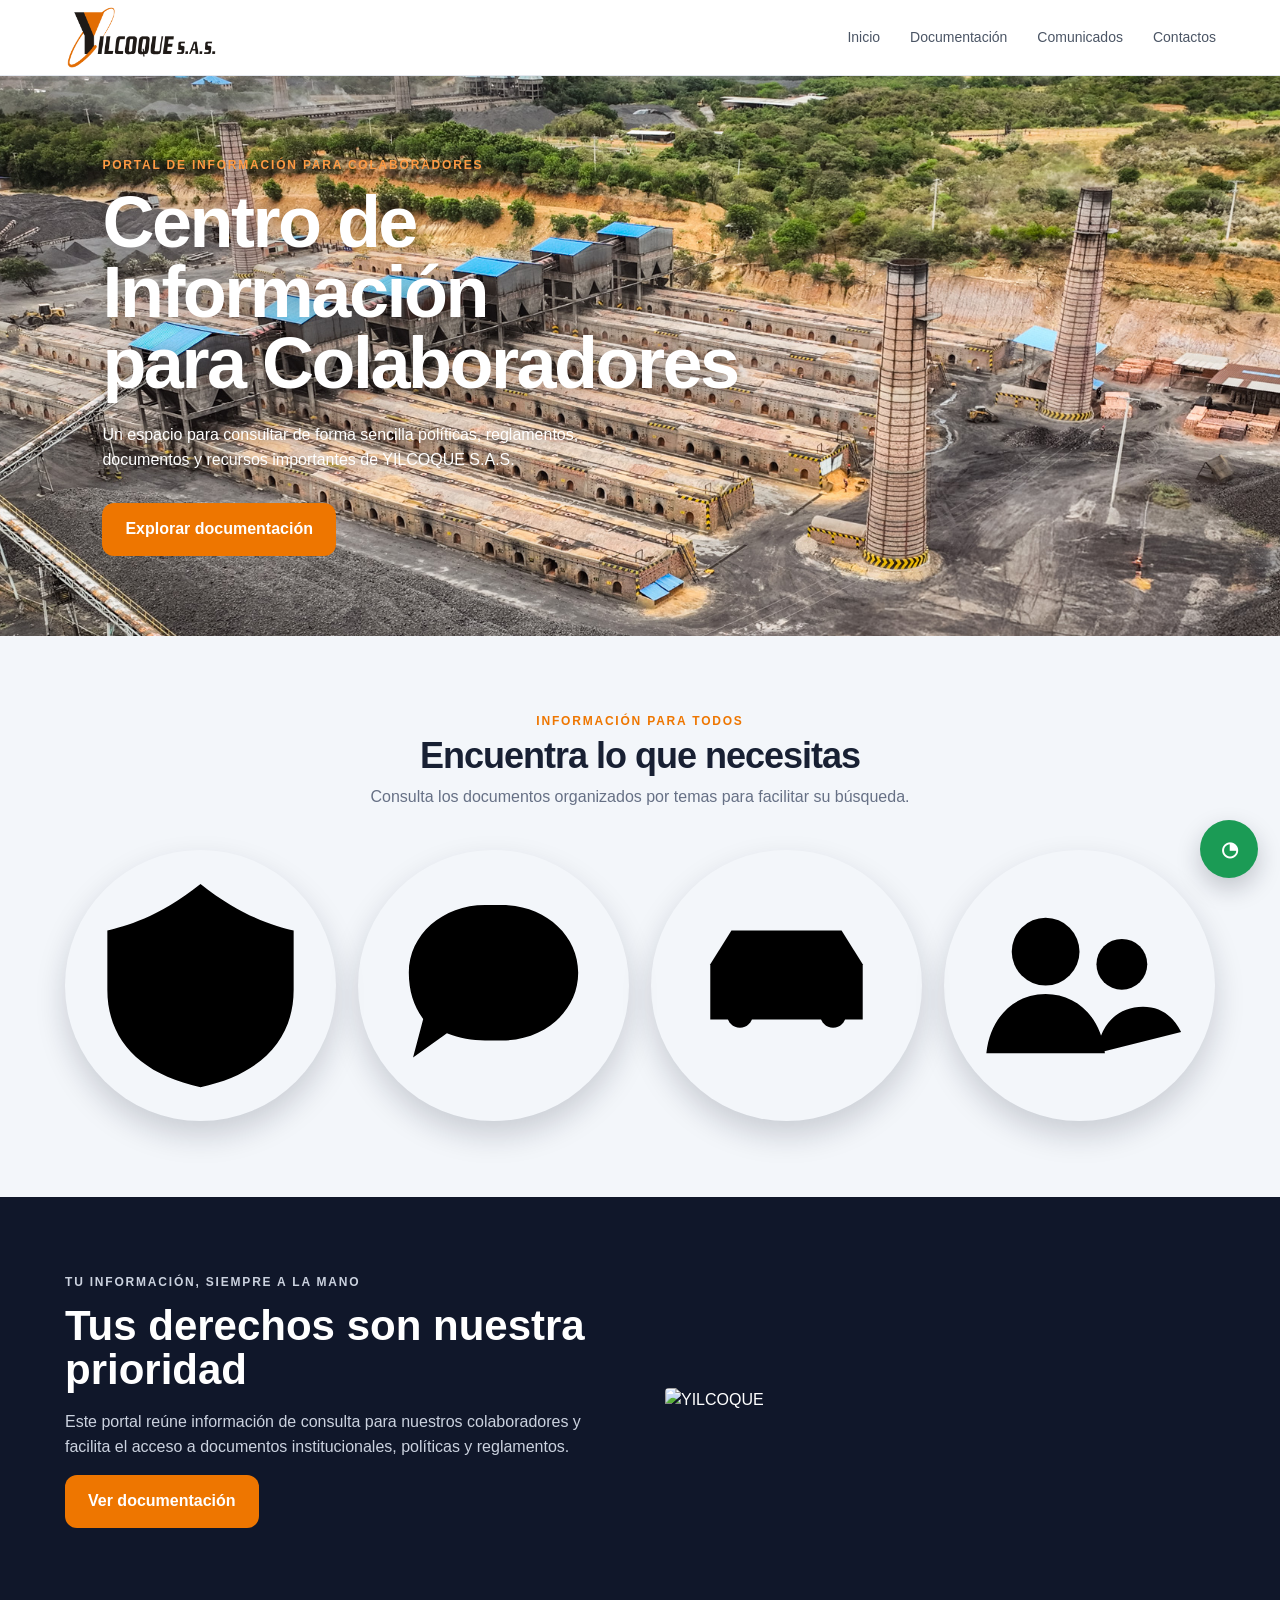
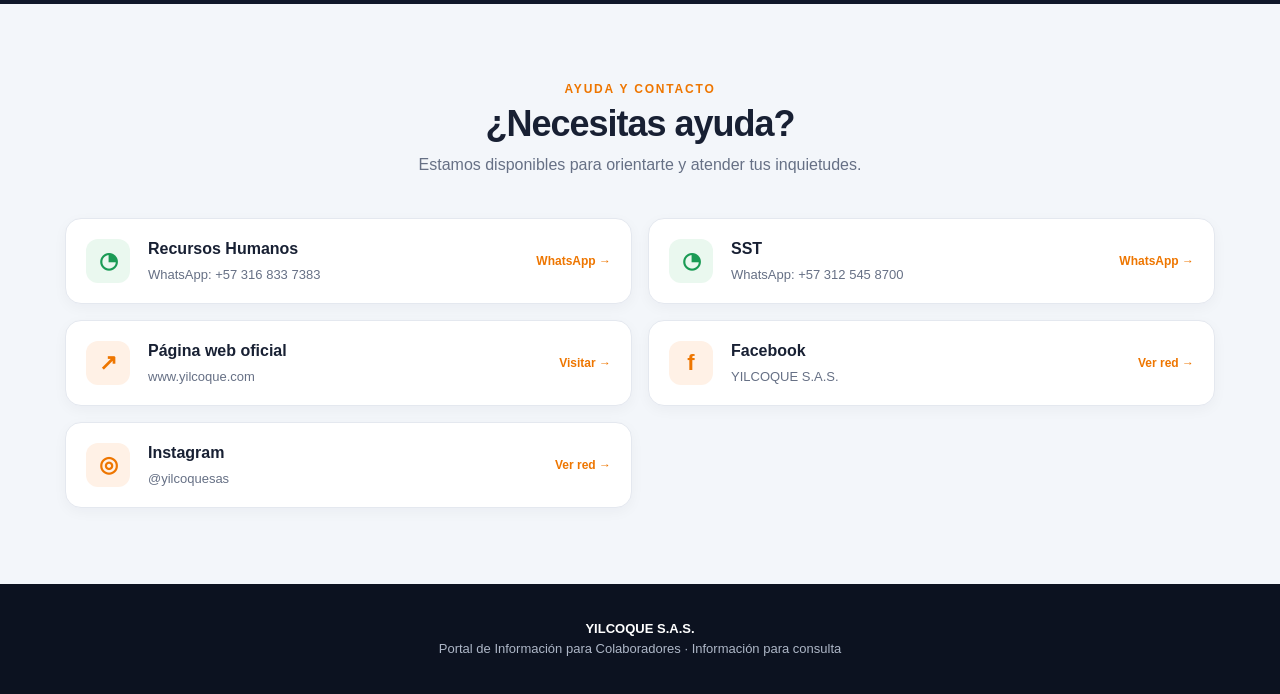
==== index.html @ ccf63ced "Add files via upload" ====
<!DOCTYPE html>
<html lang="es">
<head>
<meta charset="UTF-8"><meta name="viewport" content="width=device-width, initial-scale=1.0">
<meta name="description" content="Portal de información para colaboradores de YILCOQUE S.A.S.">
<title>YILCOQUE S.A.S. | Portal para Colaboradores</title>
<link rel="stylesheet" href="styles.css">
</head>
<body>

<header class="topbar">
  <a class="brand" href="index.html" aria-label="YILCOQUE S.A.S. Inicio">
    <img src="assets/logo-yilcoque.png" alt="YILCOQUE S.A.S.">
  </a>
  <nav class="nav" id="mainNav">
    <a href="index.html">Inicio</a>
    <a href="documentacion.html">Documentación</a>
    <a href="index.html#comunicados">Comunicados</a>
    <a href="index.html#contactos">Contactos</a>
  </nav>
  <button class="menu-btn" id="menuBtn" aria-label="Abrir menú">☰</button>
</header>

<main>
<section class="hero" id="inicio">
  <div class="hero-content">
    <p class="eyebrow">PORTAL DE INFORMACIÓN PARA COLABORADORES</p>
    <h1 id="heroTitle">Centro de Información<br>para Colaboradores</h1>
    <p class="hero-text">Un espacio para consultar de forma sencilla políticas, reglamentos, documentos y recursos importantes de YILCOQUE S.A.S.</p>
    <a class="btn btn-primary" href="documentacion.html">Explorar documentación</a>
  </div>
  <div class="hero-art" aria-hidden="true"><div class="sun"></div><div class="mountain m1"></div><div class="mountain m2"></div><div class="ground"></div></div>
</section>

<section class="section section-light">
 <div class="container">
  <div class="section-heading center">
   <p class="eyebrow dark">INFORMACIÓN PARA TODOS</p>
   <h2>Encuentra lo que necesitas</h2>
   <p>Consulta los documentos organizados por temas para facilitar su búsqueda.</p>
  </div>
  <div class="category-grid">
   <a class="category-card" href="seguridad-salud.html"><span class="icon svg-icon"><svg viewBox="0 0 64 64"><path d="M32 8c10 8 18 10 22 11v14c0 12-8 20-22 23C18 53 10 45 10 33V19c4-1 12-3 22-11Z"/><path d="M32 20v20M22 30h20"/></svg></span><strong>Seguridad y<br>Salud</strong><small>4 documentos</small></a>
   <a class="category-card" href="convivencia-respeto.html"><span class="icon svg-icon"><svg viewBox="0 0 64 64"><path d="M12 29c0-9 8-16 18-16h4c10 0 18 7 18 16s-8 16-18 16h-4c-3 0-6-.5-9-1.7L13 49l2.4-9.1C13.2 37 12 33.3 12 29Z"/><path d="M23 28h18M23 35h12"/></svg></span><strong>Convivencia<br>y Respeto</strong><small>3 documentos</small></a>
   <a class="category-card" href="seguridad-vial.html"><span class="icon svg-icon"><svg viewBox="0 0 64 64"><path d="M14 40V27l5-8h26l5 8v13"/><path d="M14 29h36M20 40v5M44 40v5M18 35h8M38 35h8"/><circle cx="21" cy="39" r="3"/><circle cx="43" cy="39" r="3"/></svg></span><strong>Seguridad<br>Vial</strong><small>1 documentos</small></a>
   <a class="category-card" href="relaciones-laborales.html"><span class="icon svg-icon"><svg viewBox="0 0 64 64"><circle cx="24" cy="24" r="8"/><circle cx="42" cy="27" r="6"/><path d="M10 48c1-9 7-14 14-14s13 5 14 14M36 48c1-7 5-11 11-11 4 0 7 2 9 6"/></svg></span><strong>Relaciones<br>Laborales</strong><small>1 documentos</small></a>
  </div>
 </div>
</section>

<section class="section section-dark" id="comunicados">
 <div class="container info-split">
  <div>
   <p class="eyebrow">TU INFORMACIÓN, SIEMPRE A LA MANO</p>
   <h2>Tus derechos son nuestra prioridad</h2>
   <p>Este portal reúne información de consulta para nuestros colaboradores y facilita el acceso a documentos institucionales, políticas y reglamentos.</p>
   <a class="btn btn-primary" href="documentacion.html">Ver documentación</a>
  </div>
  <img src="assets/imagen-corporativa.svg" alt="YILCOQUE">
 </div>
</section>

<section class="section section-light" id="contactos">
 <div class="container">
  <div class="section-heading center">
   <p class="eyebrow dark">AYUDA Y CONTACTO</p>
   <h2>¿Necesitas ayuda?</h2>
   <p>Estamos disponibles para orientarte y atender tus inquietudes.</p>
  </div>
  <div class="help-grid">
   <a class="help-card" href="https://wa.me/573168337383" target="_blank" rel="noopener">
    <div class="help-icon whatsapp">◔</div>
    <div><strong>Recursos Humanos</strong><span>WhatsApp: +57 316 833 7383</span></div><b>WhatsApp →</b>
   </a>
   <a class="help-card" href="https://wa.me/573125458700" target="_blank" rel="noopener">
    <div class="help-icon whatsapp">◔</div>
    <div><strong>SST</strong><span>WhatsApp: +57 312 545 8700</span></div><b>WhatsApp →</b>
   </a>
   <a class="help-card" href="https://www.yilcoque.com" target="_blank" rel="noopener">
    <div class="help-icon">↗</div>
    <div><strong>Página web oficial</strong><span>www.yilcoque.com</span></div><b>Visitar →</b>
   </a>
   <a class="help-card" href="https://www.facebook.com/yilcoque/photos/" target="_blank" rel="noopener">
    <div class="help-icon">f</div>
    <div><strong>Facebook</strong><span>YILCOQUE S.A.S.</span></div><b>Ver red →</b>
   </a>
   <a class="help-card" href="https://www.instagram.com/yilcoquesas/" target="_blank" rel="noopener">
    <div class="help-icon">◎</div>
    <div><strong>Instagram</strong><span>@yilcoquesas</span></div><b>Ver red →</b>
   </a>
  </div>
 </div>
</section>
</main>

<footer>
  <strong>YILCOQUE S.A.S.</strong><br>
  Portal de Información para Colaboradores · Información para consulta
</footer>

<script src="script.js"></script>
<a class="floating-wa" href="https://wa.me/573168337383" target="_blank" rel="noopener" aria-label="WhatsApp Recursos Humanos">◔</a>
</body></html>
---- styles.css ----
:root{
  --navy:#10172a;
  --navy2:#171f35;
  --orange:#ee7600;
  --orange2:#f58419;
  --light:#f3f6fa;
  --white:#fff;
  --text:#182033;
  --muted:#667085;
  --line:#e4e8ef;
  --shadow:0 14px 35px rgba(16,23,42,.10);
  --radius:18px;
}

*{
  box-sizing:border-box;
}

html{
  scroll-behavior:smooth;
}

body{
  margin:0;
  font-family:Inter,Arial,Helvetica,sans-serif;
  color:var(--text);
  background:var(--light);
  line-height:1.55;
}

a{
  text-decoration:none;
  color:inherit;
}

button{
  font:inherit;
}


/* =========================================================
   BARRA SUPERIOR
   ========================================================= */

.topbar{
  height:76px;
  background:#fff;
  border-bottom:1px solid var(--line);
  display:flex;
  align-items:center;
  justify-content:space-between;
  padding:0 5%;
  position:sticky;
  top:0;
  z-index:50;
}

.brand img{
  width:155px;
  height:auto;
  display:block;
}

.nav{
  display:flex;
  gap:30px;
  align-items:center;
  font-size:14px;
  color:#4b5565;
}

.nav a:hover{
  color:var(--orange);
}

.menu-btn{
  display:none;
  border:0;
  background:none;
  font-size:25px;
  color:var(--navy);
  cursor:pointer;
}


/* =========================================================
   PORTADA / FONDO PRINCIPAL
   =========================================================

   IMPORTANTE:
   La fotografía debe llamarse EXACTAMENTE:

   assets/fondo-principal.jpg

   Si algún día quieres cambiar la fotografía:
   1. prepara la nueva foto
   2. ponle el nombre fondo-principal.jpg
   3. súbela a la carpeta assets
   4. reemplaza la anterior

   NO necesitas modificar este CSS.
   ========================================================= */

.hero{
  min-height:560px;
  position:relative;
  overflow:hidden;

  background-image:url("assets/fondo-principal.jpg");
  background-position:center;
  background-size:cover;
  background-repeat:no-repeat;

  color:#fff;
  display:flex;
  align-items:center;
}

.hero-overlay{
  position:absolute;
  inset:0;

  /* Capa oscura para que el texto blanco siempre se lea */
  background:
    linear-gradient(
      90deg,
      rgba(5,10,20,.82) 0%,
      rgba(5,10,20,.62) 45%,
      rgba(5,10,20,.28) 100%
    );
}

.hero-content{
  width:min(700px,90%);
  margin-left:8%;
  position:relative;
  z-index:2;
  padding:80px 0;
}

/* El título queda SIEMPRE blanco */
.hero h1,
#heroTitle{
  color:#fff !important;
  font-size:clamp(42px,6vw,72px);
  line-height:.98;
  margin:0 0 25px;
  letter-spacing:-2.5px;
  text-shadow:0 3px 18px rgba(0,0,0,.35);
}

.eyebrow{
  font-size:12px;
  letter-spacing:1.8px;
  font-weight:800;
  margin:0 0 12px;
  color:#ff9b43;
}

.hero-text{
  max-width:560px;
  color:#fff;
  font-size:16px;
  margin-bottom:30px;
  text-shadow:0 2px 8px rgba(0,0,0,.35);
}

.btn{
  display:inline-flex;
  align-items:center;
  justify-content:center;
  padding:14px 23px;
  border-radius:12px;
  font-weight:800;
  border:0;
  cursor:pointer;
}

.btn-primary{
  background:var(--orange);
  color:#fff;
}

.btn-primary:hover{
  background:#d96500;
}


/* =========================================================
   SECCIONES
   ========================================================= */

.section{
  padding:76px 5%;
}

.section-light{
  background:var(--light);
}

.section-dark{
  background:var(--navy);
  color:#fff;
}

.container{
  max-width:1150px;
  margin:auto;
}

.section-heading{
  margin-bottom:40px;
}

.section-heading.center{
  text-align:center;
}

.section-heading h2{
  font-size:36px;
  line-height:1.1;
  margin:5px 0 10px;
  letter-spacing:-1px;
}

.section-heading p{
  color:var(--muted);
  margin:0;
}

.eyebrow.dark{
  color:var(--orange);
}


/* =========================================================
   CATEGORÍAS CON FOTOGRAFÍAS CIRCULARES
   =========================================================

   Las fotos se cambian simplemente reemplazando los archivos:

   1 -> assets/seguridad-salud.jpg
   2 -> assets/convivencia.jpg
   3 -> assets/seguridad-vial.jpg
   4 -> assets/relaciones-laborales.jpg

   NO necesitas modificar el HTML.
   ========================================================= */

.category-grid{
  display:grid;
  grid-template-columns:repeat(4,1fr);
  gap:22px;
  align-items:start;
}

.category-card{
  position:relative;
  width:100%;
  aspect-ratio:1/1;
  border-radius:50%;
  overflow:hidden;
  cursor:pointer;
  color:#fff;
  box-shadow:0 14px 30px rgba(16,23,42,.18);

  transition:
    transform .25s ease,
    box-shadow .25s ease;
}

/* Fotografías */
.category-card .category-photo{
  position:absolute;
  inset:0;
  background-position:center;
  background-size:cover;
  background-repeat:no-repeat;
  transition:transform .4s ease;
}

/* FOTO 1 */
.category-card:nth-child(1) .category-photo{
  background-image:url("assets/seguridad-salud.jpg");
}

/* FOTO 2 */
.category-card:nth-child(2) .category-photo{
  background-image:url("assets/convivencia.jpg");
}

/* FOTO 3 */
.category-card:nth-child(3) .category-photo{
  background-image:url("assets/seguridad-vial.jpg");
}

/* FOTO 4 */
.category-card:nth-child(4) .category-photo{
  background-image:url("assets/relaciones-laborales.jpg");
}

/* Degradado sobre la fotografía */
.category-overlay{
  position:absolute;
  inset:0;
  background:
    linear-gradient(
      to top,
      rgba(5,10,20,.88) 0%,
      rgba(5,10,20,.42) 48%,
      rgba(5,10,20,.08) 100%
    );
}

/* Texto sobre la fotografía */
.category-content{
  position:absolute;
  inset:0;
  z-index:2;

  display:flex;
  flex-direction:column;
  align-items:center;
  justify-content:flex-end;

  text-align:center;
  padding:28px 20px 34px;
}

.category-card strong{
  font-size:18px;
  line-height:1.15;
  text-shadow:0 2px 8px rgba(0,0,0,.5);
}

.category-card small{
  margin-top:7px;
  color:#fff;
  font-size:12px;
  opacity:.92;
}

.category-card:hover{
  transform:translateY(-7px);
  box-shadow:0 20px 40px rgba(16,23,42,.25);
}

.category-card:hover .category-photo{
  transform:scale(1.08);
}


/* =========================================================
   SECCIÓN DERECHOS
   ========================================================= */

.info-split{
  display:grid;
  grid-template-columns:1fr 1fr;
  gap:50px;
  align-items:center;
}

.info-split img{
  width:100%;
  border-radius:4px;
  display:block;
}

.info-split h2{
  font-size:42px;
  line-height:1.05;
  margin:0 0 18px;
  color:#fff;
}

.info-split p{
  color:#cbd2df;
}


/* =========================================================
   AYUDA Y CONTACTOS
   ========================================================= */

.help-grid{
  display:grid;
  grid-template-columns:repeat(2,1fr);
  gap:16px;
}

.help-card{
  background:#fff;
  border:1px solid var(--line);
  border-radius:16px;
  padding:18px 20px;

  display:grid;
  grid-template-columns:48px 1fr auto;
  gap:14px;
  align-items:center;

  box-shadow:0 4px 14px rgba(16,23,42,.04);
  transition:.2s;
}

.help-card:hover{
  transform:translateY(-2px);
  box-shadow:var(--shadow);
  border-color:#d6dce6;
}

.help-card strong{
  display:block;
  font-size:16px;
}

.help-card span{
  display:block;
  color:var(--muted);
  font-size:13px;
  margin-top:3px;
}

.help-card b{
  font-size:12px;
  color:var(--orange);
  white-space:nowrap;
}

.help-icon{
  width:44px;
  height:44px;
  border-radius:12px;

  background:#fff1e6;
  color:var(--orange);

  display:flex;
  align-items:center;
  justify-content:center;

  font-size:22px;
  font-weight:900;
}

.help-icon.whatsapp{
  background:#eaf8ef;
  color:#1b9b55;
}

.help-icon.social{
  background:#f1f3f6;
  color:var(--navy);
}


/* =========================================================
   FOOTER
   ========================================================= */

footer{
  background:#0c1220;
  color:#aeb7c7;
  padding:35px 5%;
  text-align:center;
  font-size:13px;
}

footer strong{
  color:#fff;
}


/* =========================================================
   BOTÓN FLOTANTE WHATSAPP
   ========================================================= */

.floating-wa{
  position:fixed;
  right:22px;
  bottom:22px;

  width:58px;
  height:58px;
  border-radius:50%;

  background:#1b9b55;
  color:#fff;

  display:flex;
  align-items:center;
  justify-content:center;

  font-size:20px;
  font-weight:900;

  box-shadow:0 10px 25px rgba(16,23,42,.22);

  z-index:60;
}

.floating-wa:hover{
  transform:scale(1.05);
}


/* =========================================================
   RESPONSIVE / CELULAR
   ========================================================= */

@media(max-width:900px){

  .category-grid{
    grid-template-columns:repeat(2,1fr);
    max-width:600px;
    margin:auto;
  }

  .info-split{
    grid-template-columns:1fr;
  }

  .hero-content{
    margin-left:5%;
  }
}

@media(max-width:650px){

  .topbar{
    height:68px;
  }

  .brand img{
    width:125px;
  }

  .menu-btn{
    display:block;
  }

  .nav{
    display:none;
    position:absolute;
    top:68px;
    left:0;
    right:0;
    background:white;
    padding:18px 5%;
    flex-direction:column;
    align-items:flex-start;
    border-bottom:1px solid var(--line);
  }

  .nav.open{
    display:flex;
  }

  .hero{
    min-height:540px;
  }

  .hero-content{
    width:90%;
    margin-left:5%;
    padding:60px 0;
  }

  .hero h1,
  #heroTitle{
    font-size:clamp(38px,12vw,54px);
    letter-spacing:-1.8px;
  }

  .category-grid{
    grid-template-columns:1fr 1fr;
    gap:14px;
  }

  .category-card strong{
    font-size:14px;
  }

  .category-content{
    padding:20px 10px 25px;
  }

  .category-card small{
    font-size:10px;
  }

  .help-grid{
    grid-template-columns:1fr;
  }

  .help-card{
    grid-template-columns:44px 1fr;
  }

  .help-card b{
    grid-column:2;
  }

  .section-heading h2{
    font-size:30px;
  }

  .info-split h2{
    font-size:36px;
  }
}
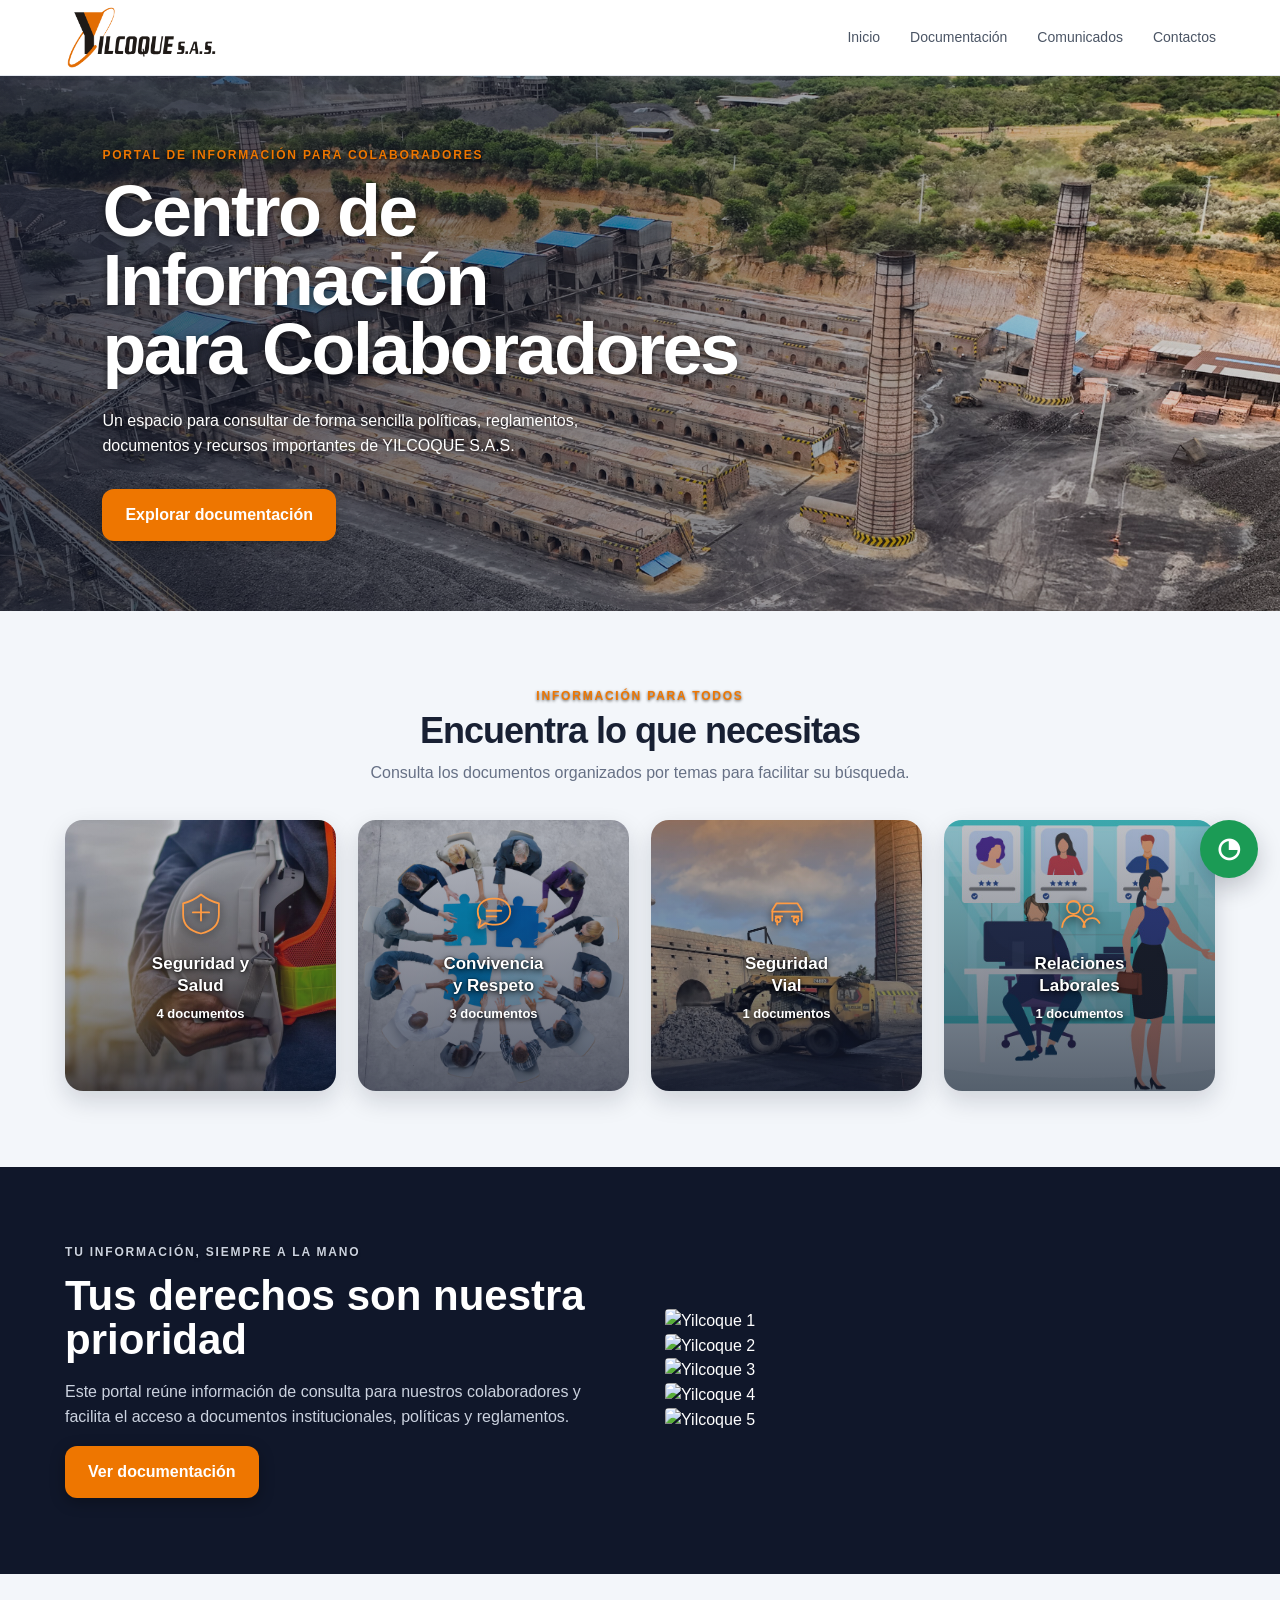
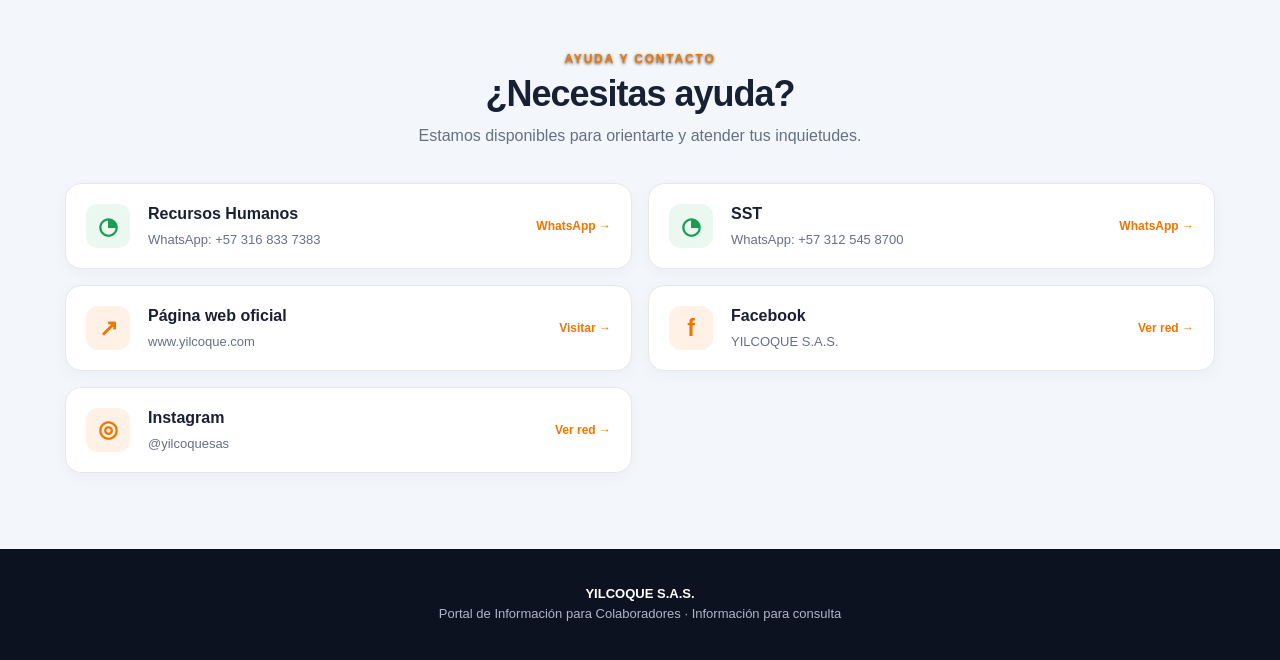
==== commit a77e0f3d: "Update index.html" ====
--- a/index.html
+++ b/index.html
@@ -29,7 +29,6 @@
     <p class="hero-text">Un espacio para consultar de forma sencilla políticas, reglamentos, documentos y recursos importantes de YILCOQUE S.A.S.</p>
     <a class="btn btn-primary" href="documentacion.html">Explorar documentación</a>
   </div>
-  <div class="hero-art" aria-hidden="true"><div class="sun"></div><div class="mountain m1"></div><div class="mountain m2"></div><div class="ground"></div></div>
 </section>
 
 <section class="section section-light">
@@ -56,7 +55,22 @@
    <p>Este portal reúne información de consulta para nuestros colaboradores y facilita el acceso a documentos institucionales, políticas y reglamentos.</p>
    <a class="btn btn-primary" href="documentacion.html">Ver documentación</a>
   </div>
-  <img src="assets/imagen-corporativa.svg" alt="YILCOQUE">
+<div class="slider-container">
+  <div class="slider-track">
+    <img src="assets/1.jpg" alt="Yilcoque 1" class="slide active">
+    <img src="assets/2.jpg" alt="Yilcoque 2" class="slide">
+    <img src="assets/3.jpg" alt="Yilcoque 3" class="slide">
+    <img src="assets/4.jpg" alt="Yilcoque 4" class="slide">
+    <img src="assets/5.jpg" alt="Yilcoque 5" class="slide">
+  </div>
+  <div class="slider-dots">
+    <span class="dot active"></span>
+    <span class="dot"></span>
+    <span class="dot"></span>
+    <span class="dot"></span>
+    <span class="dot"></span>
+  </div>
+</div>
  </div>
 </section>
 
--- a/styles.css
+++ b/styles.css
@@ -1,3 +1,4 @@
+
 :root{
   --navy:#10172a;
   --navy2:#171f35;
@@ -11,602 +12,253 @@
   --shadow:0 14px 35px rgba(16,23,42,.10);
   --radius:18px;
 }
-
-*{
-  box-sizing:border-box;
-}
-
-html{
-  scroll-behavior:smooth;
-}
-
-body{
-  margin:0;
-  font-family:Inter,Arial,Helvetica,sans-serif;
-  color:var(--text);
-  background:var(--light);
-  line-height:1.55;
-}
-
-a{
-  text-decoration:none;
-  color:inherit;
-}
-
-button{
-  font:inherit;
-}
-
-
-/* =========================================================
-   BARRA SUPERIOR
-   ========================================================= */
-
-.topbar{
-  height:76px;
-  background:#fff;
-  border-bottom:1px solid var(--line);
-  display:flex;
-  align-items:center;
-  justify-content:space-between;
-  padding:0 5%;
-  position:sticky;
-  top:0;
-  z-index:50;
-}
-
-.brand img{
-  width:155px;
-  height:auto;
-  display:block;
-}
-
-.nav{
-  display:flex;
-  gap:30px;
-  align-items:center;
-  font-size:14px;
-  color:#4b5565;
-}
-
-.nav a:hover{
-  color:var(--orange);
-}
-
-.menu-btn{
-  display:none;
-  border:0;
-  background:none;
-  font-size:25px;
-  color:var(--navy);
-  cursor:pointer;
-}
-
-
-/* =========================================================
-   PORTADA / FONDO PRINCIPAL
-   =========================================================
-
-   IMPORTANTE:
-   La fotografía debe llamarse EXACTAMENTE:
-
-   assets/fondo-principal.jpg
-
-   Si algún día quieres cambiar la fotografía:
-   1. prepara la nueva foto
-   2. ponle el nombre fondo-principal.jpg
-   3. súbela a la carpeta assets
-   4. reemplaza la anterior
-
-   NO necesitas modificar este CSS.
-   ========================================================= */
-
-.hero{
-  min-height:560px;
-  position:relative;
-  overflow:hidden;
-
-  background-image:url("assets/fondo-principal.jpg");
-  background-position:center;
-  background-size:cover;
-  background-repeat:no-repeat;
-
-  color:#fff;
-  display:flex;
-  align-items:center;
-}
-
-.hero-overlay{
-  position:absolute;
-  inset:0;
-
-  /* Capa oscura para que el texto blanco siempre se lea */
-  background:
-    linear-gradient(
-      90deg,
-      rgba(5,10,20,.82) 0%,
-      rgba(5,10,20,.62) 45%,
-      rgba(5,10,20,.28) 100%
-    );
-}
-
-.hero-content{
-  width:min(700px,90%);
-  margin-left:8%;
-  position:relative;
-  z-index:2;
-  padding:80px 0;
-}
-
-/* El título queda SIEMPRE blanco */
-.hero h1,
-#heroTitle{
-  color:#fff !important;
-  font-size:clamp(42px,6vw,72px);
-  line-height:.98;
-  margin:0 0 25px;
-  letter-spacing:-2.5px;
-  text-shadow:0 3px 18px rgba(0,0,0,.35);
-}
-
-.eyebrow{
-  font-size:12px;
-  letter-spacing:1.8px;
-  font-weight:800;
-  margin:0 0 12px;
-  color:#ff9b43;
-}
-
-.hero-text{
-  max-width:560px;
-  color:#fff;
-  font-size:16px;
-  margin-bottom:30px;
-  text-shadow:0 2px 8px rgba(0,0,0,.35);
-}
-
-.btn{
-  display:inline-flex;
-  align-items:center;
-  justify-content:center;
-  padding:14px 23px;
-  border-radius:12px;
-  font-weight:800;
-  border:0;
-  cursor:pointer;
-}
-
-.btn-primary{
-  background:var(--orange);
-  color:#fff;
-}
-
-.btn-primary:hover{
-  background:#d96500;
-}
-
-
-/* =========================================================
-   SECCIONES
-   ========================================================= */
-
-.section{
-  padding:76px 5%;
-}
-
-.section-light{
-  background:var(--light);
-}
-
-.section-dark{
-  background:var(--navy);
-  color:#fff;
-}
-
-.container{
-  max-width:1150px;
-  margin:auto;
-}
-
-.section-heading{
-  margin-bottom:40px;
-}
-
-.section-heading.center{
-  text-align:center;
-}
-
-.section-heading h2{
-  font-size:36px;
-  line-height:1.1;
-  margin:5px 0 10px;
-  letter-spacing:-1px;
-}
-
-.section-heading p{
-  color:var(--muted);
-  margin:0;
-}
-
-.eyebrow.dark{
-  color:var(--orange);
-}
-
-
-/* =========================================================
-   CATEGORÍAS CON FOTOGRAFÍAS CIRCULARES
-   =========================================================
-
-   Las fotos se cambian simplemente reemplazando los archivos:
-
-   1 -> assets/seguridad-salud.jpg
-   2 -> assets/convivencia.jpg
-   3 -> assets/seguridad-vial.jpg
-   4 -> assets/relaciones-laborales.jpg
-
-   NO necesitas modificar el HTML.
-   ========================================================= */
-
-.category-grid{
-  display:grid;
-  grid-template-columns:repeat(4,1fr);
-  gap:22px;
-  align-items:start;
-}
-
-.category-card{
-  position:relative;
-  width:100%;
-  aspect-ratio:1/1;
-  border-radius:50%;
-  overflow:hidden;
-  cursor:pointer;
-  color:#fff;
-  box-shadow:0 14px 30px rgba(16,23,42,.18);
-
-  transition:
-    transform .25s ease,
-    box-shadow .25s ease;
-}
-
-/* Fotografías */
-.category-card .category-photo{
-  position:absolute;
-  inset:0;
-  background-position:center;
-  background-size:cover;
-  background-repeat:no-repeat;
-  transition:transform .4s ease;
-}
-
-/* FOTO 1 */
-.category-card:nth-child(1) .category-photo{
-  background-image:url("assets/seguridad-salud.jpg");
-}
-
-/* FOTO 2 */
-.category-card:nth-child(2) .category-photo{
-  background-image:url("assets/convivencia.jpg");
-}
-
-/* FOTO 3 */
-.category-card:nth-child(3) .category-photo{
-  background-image:url("assets/seguridad-vial.jpg");
-}
-
-/* FOTO 4 */
-.category-card:nth-child(4) .category-photo{
-  background-image:url("assets/relaciones-laborales.jpg");
-}
-
-/* Degradado sobre la fotografía */
-.category-overlay{
-  position:absolute;
-  inset:0;
-  background:
-    linear-gradient(
-      to top,
-      rgba(5,10,20,.88) 0%,
-      rgba(5,10,20,.42) 48%,
-      rgba(5,10,20,.08) 100%
-    );
-}
-
-/* Texto sobre la fotografía */
-.category-content{
-  position:absolute;
-  inset:0;
-  z-index:2;
-
-  display:flex;
-  flex-direction:column;
-  align-items:center;
-  justify-content:flex-end;
-
-  text-align:center;
-  padding:28px 20px 34px;
-}
-
-.category-card strong{
-  font-size:18px;
-  line-height:1.15;
-  text-shadow:0 2px 8px rgba(0,0,0,.5);
-}
-
-.category-card small{
-  margin-top:7px;
-  color:#fff;
-  font-size:12px;
-  opacity:.92;
-}
-
-.category-card:hover{
-  transform:translateY(-7px);
-  box-shadow:0 20px 40px rgba(16,23,42,.25);
-}
-
-.category-card:hover .category-photo{
-  transform:scale(1.08);
-}
-
-
-/* =========================================================
-   SECCIÓN DERECHOS
-   ========================================================= */
-
-.info-split{
-  display:grid;
-  grid-template-columns:1fr 1fr;
-  gap:50px;
-  align-items:center;
-}
-
-.info-split img{
-  width:100%;
-  border-radius:4px;
-  display:block;
-}
-
-.info-split h2{
-  font-size:42px;
-  line-height:1.05;
-  margin:0 0 18px;
-  color:#fff;
-}
-
-.info-split p{
-  color:#cbd2df;
-}
-
-
-/* =========================================================
-   AYUDA Y CONTACTOS
-   ========================================================= */
-
-.help-grid{
-  display:grid;
-  grid-template-columns:repeat(2,1fr);
-  gap:16px;
-}
-
-.help-card{
-  background:#fff;
-  border:1px solid var(--line);
-  border-radius:16px;
-  padding:18px 20px;
-
-  display:grid;
-  grid-template-columns:48px 1fr auto;
-  gap:14px;
-  align-items:center;
-
-  box-shadow:0 4px 14px rgba(16,23,42,.04);
-  transition:.2s;
-}
-
-.help-card:hover{
-  transform:translateY(-2px);
-  box-shadow:var(--shadow);
-  border-color:#d6dce6;
-}
-
-.help-card strong{
-  display:block;
-  font-size:16px;
-}
-
-.help-card span{
-  display:block;
-  color:var(--muted);
-  font-size:13px;
-  margin-top:3px;
-}
-
-.help-card b{
-  font-size:12px;
-  color:var(--orange);
-  white-space:nowrap;
-}
-
-.help-icon{
-  width:44px;
-  height:44px;
-  border-radius:12px;
-
-  background:#fff1e6;
-  color:var(--orange);
-
-  display:flex;
-  align-items:center;
-  justify-content:center;
-
-  font-size:22px;
-  font-weight:900;
-}
-
-.help-icon.whatsapp{
-  background:#eaf8ef;
-  color:#1b9b55;
-}
-
-.help-icon.social{
-  background:#f1f3f6;
-  color:var(--navy);
-}
-
-
-/* =========================================================
-   FOOTER
-   ========================================================= */
-
-footer{
-  background:#0c1220;
-  color:#aeb7c7;
-  padding:35px 5%;
-  text-align:center;
-  font-size:13px;
-}
-
-footer strong{
-  color:#fff;
-}
-
-
-/* =========================================================
-   BOTÓN FLOTANTE WHATSAPP
-   ========================================================= */
-
-.floating-wa{
-  position:fixed;
-  right:22px;
-  bottom:22px;
-
-  width:58px;
-  height:58px;
-  border-radius:50%;
-
-  background:#1b9b55;
-  color:#fff;
-
-  display:flex;
-  align-items:center;
-  justify-content:center;
-
-  font-size:20px;
-  font-weight:900;
-
-  box-shadow:0 10px 25px rgba(16,23,42,.22);
-
-  z-index:60;
-}
-
-.floating-wa:hover{
-  transform:scale(1.05);
-}
-
-
-/* =========================================================
-   RESPONSIVE / CELULAR
-   ========================================================= */
-
+*{box-sizing:border-box}
+html{scroll-behavior:smooth}
+body{margin:0;font-family:Inter,Arial,Helvetica,sans-serif;color:var(--text);background:var(--light);line-height:1.55}
+a{text-decoration:none;color:inherit}
+button{font:inherit}
+.topbar{height:76px;background:#fff;border-bottom:1px solid var(--line);display:flex;align-items:center;justify-content:space-between;padding:0 5%;position:sticky;top:0;z-index:50}
+.brand img{width:155px;height:auto;display:block}
+.nav{display:flex;gap:30px;align-items:center;font-size:14px;color:#4b5565}
+.nav a:hover{color:var(--orange)}
+.menu-btn{display:none;border:0;background:none;font-size:25px;color:var(--navy);cursor:pointer}
+/* --- SECCIÓN PRINCIPAL (HERO) - YILCOQUE S.A.S. --- */
+.hero {
+  min-height: 520px;
+  /* Degradado suave de izquierda a derecha para no oscurecer el centro de la imagen */
+  background: linear-gradient(
+                to right, 
+                rgba(16, 23, 42, 0.72) 0%, 
+                rgba(16, 23, 42, 0.45) 50%, 
+                rgba(16, 23, 42, 0.10) 100%
+              ), 
+              url('assets/fondo-principal.jpg') center/cover no-repeat;
+  color: #ffffff;
+  display: flex;
+  align-items: center;
+  position: relative;
+  overflow: hidden;
+}
+
+.hero-content {
+  width: min(650px, 90%);
+  margin-left: 8%;
+  position: relative;
+  z-index: 2;
+  padding: 70px 0;
+}
+
+/* Subtítulo superior en tono naranja vibrante */
+.eyebrow {
+  font-size: 12px;
+  letter-spacing: 1.8px;
+  font-weight: 800;
+  margin: 0 0 12px;
+  color: #ee7600; /* Naranja institucional */
+  text-transform: uppercase;
+  text-shadow: 0 1px 3px rgba(0, 0, 0, 0.7);
+}
+
+.eyebrow.dark {
+  color: #ee7600;
+}
+
+/* Título principal en blanco brillante con sombra para alta legibilidad */
+h1 {
+  font-size: clamp(42px, 6vw, 72px);
+  line-height: .96;
+  margin: 0 0 25px;
+  letter-spacing: -2.5px;
+  color: #ffffff;
+  text-shadow: 0 2px 8px rgba(0, 0, 0, 0.6);
+}
+
+/* Texto descriptivo */
+.hero-text {
+  max-width: 560px;
+  color: #ffffff;
+  font-size: 16px;
+  margin-bottom: 30px;
+  text-shadow: 0 1px 4px rgba(0, 0, 0, 0.6);
+}
+
+/* Botón estilizado */
+.btn {
+  display: inline-flex;
+  align-items: center;
+  justify-content: center;
+  padding: 14px 23px;
+  border-radius: 12px;
+  font-weight: 800;
+  border: 0;
+  cursor: pointer;
+  box-shadow: 0 4px 15px rgba(0, 0, 0, 0.3);
+}
+
+.btn-primary {
+  background: var(--orange, #ee7600);
+  color: #fff;
+  transition: background 0.2s ease;
+}
+
+.btn-primary:hover {
+  background: #d96500;
+}
+
+/* Ocultar elementos antiguos */
+.hero-art, .sun, .mountain, .ground {
+  display: none;
+}
+.section{padding:76px 5%}
+.section-light{background:var(--light)}
+.section-dark{background:var(--navy);color:#fff}
+.container{max-width:1150px;margin:auto}
+.section-heading{margin-bottom:35px}
+.section-heading.center{text-align:center}
+.section-heading h2{font-size:36px;line-height:1.1;margin:5px 0 10px;letter-spacing:-1px}
+.section-heading p{color:var(--muted);margin:0}
+.section-dark .section-heading p{color:#cbd2df}
+/* --- TARJETAS DE CATEGORÍA CON IMÁGENES MÁS CLARAS --- */
+.category-grid {
+  display: grid;
+  grid-template-columns: repeat(4, 1fr);
+  gap: 22px;
+}
+
+.category-card {
+  border: 0;
+  border-radius: 18px;
+  aspect-ratio: 1 / 1;
+  display: flex;
+  flex-direction: column;
+  align-items: center;
+  justify-content: center;
+  text-align: center;
+  padding: 25px;
+  cursor: pointer;
+  transition: transform 0.3s ease, box-shadow 0.3s ease;
+  box-shadow: 0 10px 25px rgba(16, 23, 42, 0.15);
+  position: relative;
+  overflow: hidden;
+  color: #ffffff;
+}
+
+.category-card:hover {
+  transform: translateY(-6px);
+  box-shadow: 0 16px 32px rgba(16, 23, 42, 0.25);
+}
+
+/* IMÁGENES CON DEGRADADO MÁS SUAVE Y CLARO */
+
+/* 1. Seguridad y Salud */
+.category-card:nth-child(1) {
+  background: linear-gradient(180deg, rgba(16, 23, 42, 0.25) 0%, rgba(16, 23, 42, 0.65) 100%),
+              url('assets/seguridad-salud.jpg') center/cover no-repeat;
+}
+
+/* 2. Convivencia y Respeto */
+.category-card:nth-child(2) {
+  background: linear-gradient(180deg, rgba(16, 23, 42, 0.25) 0%, rgba(16, 23, 42, 0.65) 100%),
+              url('assets/convivencia.jpg') center/cover no-repeat;
+}
+
+/* 3. Seguridad Vial */
+.category-card:nth-child(3) {
+  background: linear-gradient(180deg, rgba(16, 23, 42, 0.25) 0%, rgba(16, 23, 42, 0.65) 100%),
+              url('assets/seguridad-vial.jpg') center/cover no-repeat;
+}
+
+/* 4. Relaciones Laborales */
+.category-card:nth-child(4) {
+  background: linear-gradient(180deg, rgba(16, 23, 42, 0.25) 0%, rgba(16, 23, 42, 0.65) 100%),
+              url('assets/relaciones-laborales.jpg') center/cover no-repeat;
+}
+
+/* ESTILOS DE TEXTOS E ICONOS (CON SOMBRAS PARA GARANTIZAR LECTURA) */
+.category-card .icon,
+.category-card .svg-icon {
+  font-size: 32px;
+  margin-bottom: 12px;
+  color: #ff9b43; /* Naranja encendido para resaltar sobre fotos claras */
+  filter: drop-shadow(0 2px 4px rgba(0, 0, 0, 0.8));
+}
+
+.category-card strong {
+  font-size: 17px;
+  font-weight: 800;
+  line-height: 1.25;
+  color: #ffffff;
+  text-shadow: 0 2px 6px rgba(0, 0, 0, 0.9), 0 0 2px rgba(0,0,0,0.8);
+}
+
+.category-card small {
+  margin-top: 8px;
+  color: #ffffff;
+  font-size: 13px;
+  font-weight: 600;
+  text-shadow: 0 2px 4px rgba(0, 0, 0, 0.9);
+}
+.info-split{display:grid;grid-template-columns:1fr 1fr;gap:50px;align-items:center}
+.info-split img{width:100%;border-radius:4px;display:block}
+.info-split h2{font-size:42px;line-height:1.05;margin:0 0 18px;color:white}
+.info-split p{color:#cbd2df}
+.back{display:inline-flex;gap:8px;color:var(--orange);font-weight:800;margin-bottom:25px}
+.page-hero{background:var(--navy);color:white;padding:70px 5%}
+.page-hero h1{font-size:52px;letter-spacing:-1.5px;margin:0 0 12px}
+.page-hero p{max-width:760px;color:#cbd2df;margin:0}
+.breadcrumb{font-size:14px;color:#98a2b3;margin-bottom:22px}
+.document-list{display:grid;gap:16px}
+.document-card{background:white;border:1px solid var(--line);border-radius:var(--radius);padding:22px 24px;display:flex;justify-content:space-between;gap:25px;align-items:center;box-shadow:0 4px 14px rgba(16,23,42,.04)}
+.document-card:hover{box-shadow:var(--shadow);border-color:#d8dde7}
+.doc-main{display:flex;gap:17px;align-items:flex-start}
+.doc-icon{width:44px;height:44px;min-width:44px;border-radius:12px;background:#fff1e6;color:var(--orange);display:flex;align-items:center;justify-content:center;font-size:20px;font-weight:900}
+.doc-main h3{margin:0 0 4px;font-size:18px}
+.doc-main p{margin:0;color:var(--muted);font-size:14px}
+.code{font-size:12px;font-weight:800;color:#7a8495;margin-top:5px}
+.view-btn{white-space:nowrap;background:var(--navy);color:white;border:0;border-radius:10px;padding:11px 17px;font-weight:800;cursor:pointer}
+.view-btn:hover{background:var(--orange)}
+.notice{background:#fff7ed;border:1px solid #fed7aa;border-radius:16px;padding:18px 20px;margin-bottom:25px;color:#7c3f00}
+footer{background:#0c1220;color:#aeb7c7;padding:35px 5%;text-align:center;font-size:13px}
+footer strong{color:white}
+.modal{position:fixed;inset:0;background:rgba(4,8,18,.72);display:none;align-items:center;justify-content:center;padding:20px;z-index:100}
+.modal.open{display:flex}
+.modal-box{background:white;width:min(950px,100%);height:min(85vh,800px);border-radius:18px;overflow:hidden;display:flex;flex-direction:column}
+.modal-head{display:flex;align-items:center;justify-content:space-between;padding:14px 18px;border-bottom:1px solid var(--line)}
+.modal-head strong{font-size:15px}
+.close{border:0;background:#f1f3f6;border-radius:9px;width:36px;height:36px;cursor:pointer;font-size:20px}
+.modal-body{flex:1;background:#e9edf3;display:flex;align-items:center;justify-content:center}
+.modal-body iframe{width:100%;height:100%;border:0}
+.placeholder{padding:40px;text-align:center;color:var(--muted)}
 @media(max-width:900px){
-
-  .category-grid{
-    grid-template-columns:repeat(2,1fr);
-    max-width:600px;
-    margin:auto;
-  }
-
-  .info-split{
-    grid-template-columns:1fr;
-  }
-
-  .hero-content{
-    margin-left:5%;
-  }
-}
-
+ .category-grid{grid-template-columns:repeat(2,1fr)}
+ .info-split{grid-template-columns:1fr}
+ .hero-art{opacity:.45;width:65%}
+}
 @media(max-width:650px){
-
-  .topbar{
-    height:68px;
-  }
-
-  .brand img{
-    width:125px;
-  }
-
-  .menu-btn{
-    display:block;
-  }
-
-  .nav{
-    display:none;
-    position:absolute;
-    top:68px;
-    left:0;
-    right:0;
-    background:white;
-    padding:18px 5%;
-    flex-direction:column;
-    align-items:flex-start;
-    border-bottom:1px solid var(--line);
-  }
-
-  .nav.open{
-    display:flex;
-  }
-
-  .hero{
-    min-height:540px;
-  }
-
-  .hero-content{
-    width:90%;
-    margin-left:5%;
-    padding:60px 0;
-  }
-
-  .hero h1,
-  #heroTitle{
-    font-size:clamp(38px,12vw,54px);
-    letter-spacing:-1.8px;
-  }
-
-  .category-grid{
-    grid-template-columns:1fr 1fr;
-    gap:14px;
-  }
-
-  .category-card strong{
-    font-size:14px;
-  }
-
-  .category-content{
-    padding:20px 10px 25px;
-  }
-
-  .category-card small{
-    font-size:10px;
-  }
-
-  .help-grid{
-    grid-template-columns:1fr;
-  }
-
-  .help-card{
-    grid-template-columns:44px 1fr;
-  }
-
-  .help-card b{
-    grid-column:2;
-  }
-
-  .section-heading h2{
-    font-size:30px;
-  }
-
-  .info-split h2{
-    font-size:36px;
-  }
-}
+ .topbar{height:68px}
+ .brand img{width:125px}
+ .menu-btn{display:block}
+ .nav{display:none;position:absolute;top:68px;left:0;right:0;background:white;padding:18px 5%;flex-direction:column;align-items:flex-start;border-bottom:1px solid var(--line)}
+ .nav.open{display:flex}
+ .hero-content{margin-left:5%;padding:60px 0}
+ .hero-art{display:none}
+ .category-grid{grid-template-columns:1fr 1fr;gap:12px}
+ .category-card{padding:14px}
+ .category-card strong{font-size:13px}
+ .category-card small{font-size:11px}
+ .page-hero h1{font-size:40px}
+ .document-card{align-items:flex-start;flex-direction:column}
+ .view-btn{width:100%}
+}
+
+/* Actualización visual V4 */
+.svg-icon{width:54px;height:54px;display:flex;align-items:center;justify-content:center;margin-bottom:13px}
+.svg-icon svg{width:52px;height:52px;fill:none;stroke:currentColor;stroke-width:2.2;stroke-linecap:round;stroke-linejoin:round}
+.help-grid{display:grid;grid-template-columns:repeat(2,1fr);gap:16px}
+.help-card{background:#fff;border:1px solid var(--line);border-radius:16px;padding:18px 20px;display:grid;grid-template-columns:48px 1fr auto;gap:14px;align-items:center;box-shadow:0 4px 14px rgba(16,23,42,.04);transition:.2s}
+.help-card:hover{transform:translateY(-2px);box-shadow:var(--shadow)}
+.help-card strong{display:block;font-size:16px}.help-card span{display:block;color:var(--muted);font-size:13px;margin-top:3px}.help-card b{font-size:12px;color:var(--orange);white-space:nowrap}
+.help-icon{width:44px;height:44px;border-radius:12px;background:#fff1e6;color:var(--orange);display:flex;align-items:center;justify-content:center;font-size:23px;font-weight:900}
+.help-icon.whatsapp{background:#eaf8ef;color:#1b9b55}
+.floating-wa{position:fixed;right:22px;bottom:22px;width:58px;height:58px;border-radius:50%;background:#1b9b55;color:#fff;display:flex;align-items:center;justify-content:center;font-size:27px;font-weight:900;box-shadow:0 10px 25px rgba(16,23,42,.22);z-index:60}
+@media(max-width:650px){.help-grid{grid-template-columns:1fr}.help-card{grid-template-columns:44px 1fr}.help-card b{grid-column:2}}
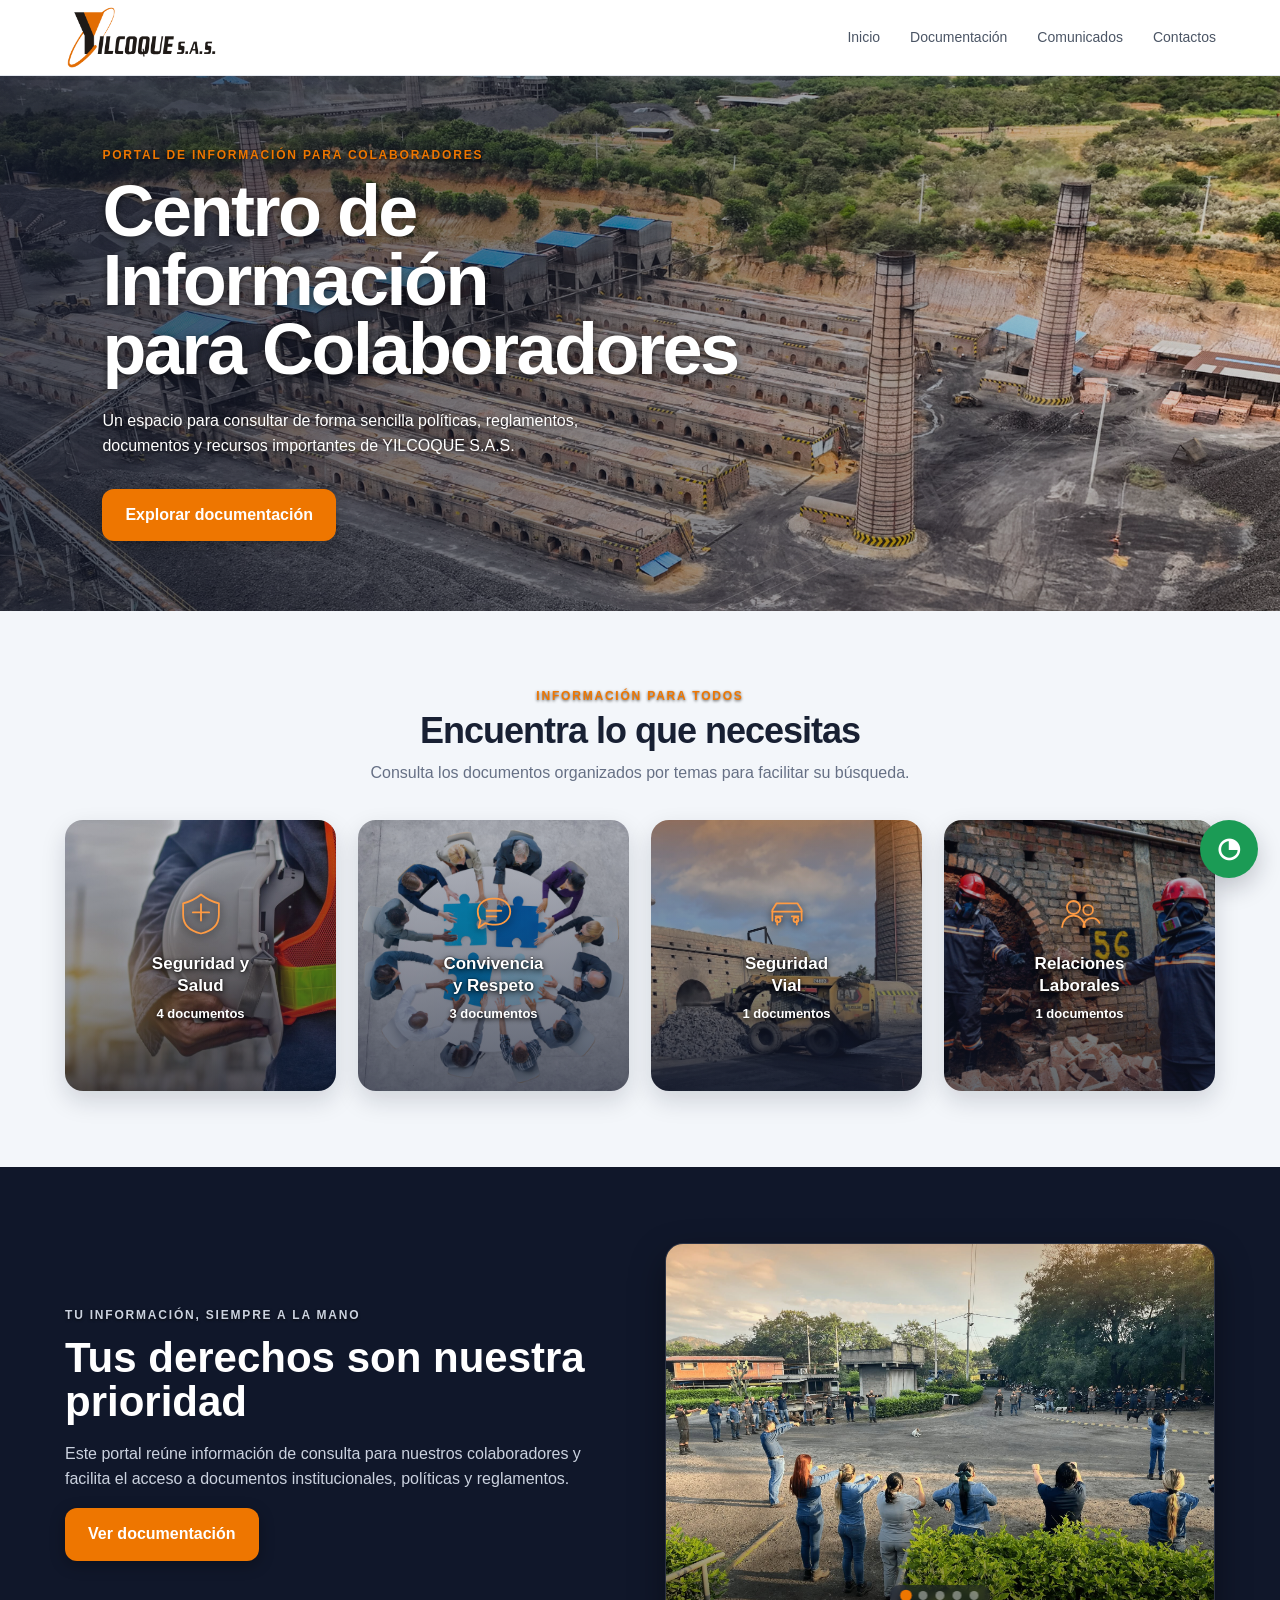
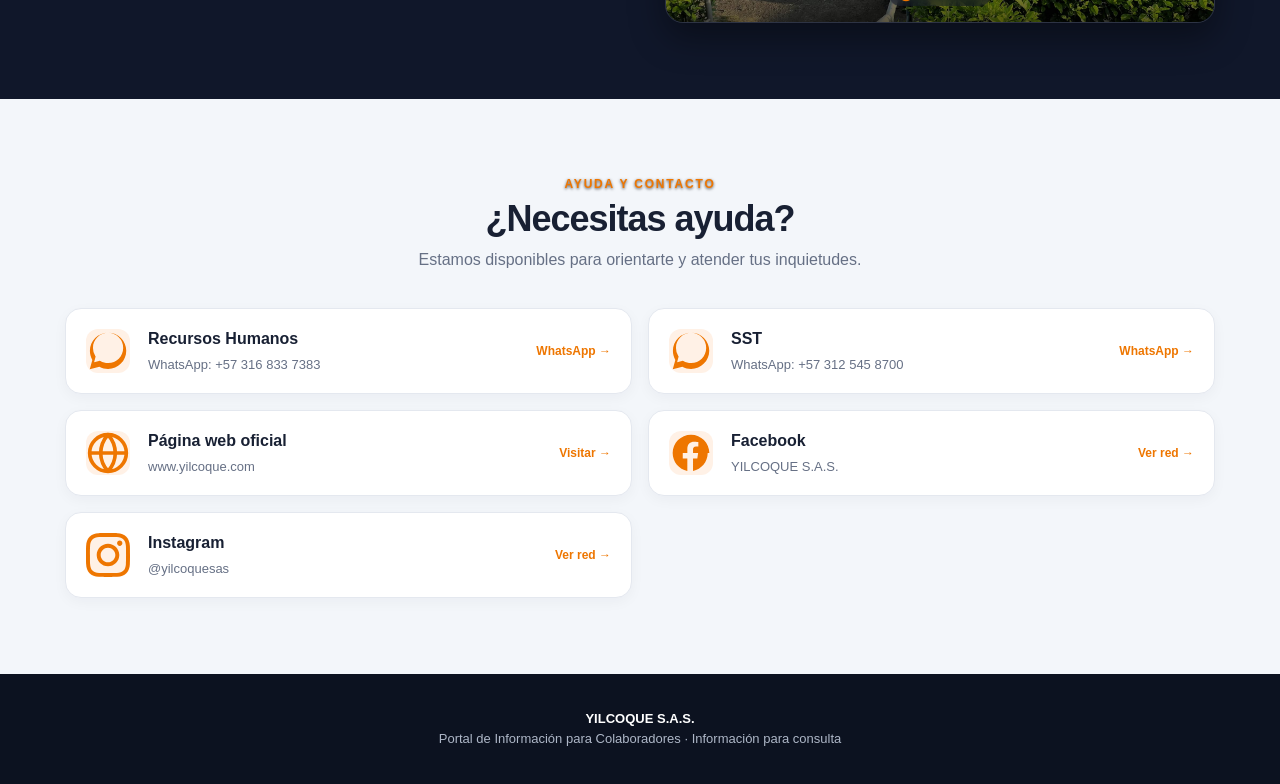
==== commit 03830daf: "Update index.html" ====
--- a/index.html
+++ b/index.html
@@ -75,35 +75,75 @@
 </section>
 
 <section class="section section-light" id="contactos">
- <div class="container">
-  <div class="section-heading center">
-   <p class="eyebrow dark">AYUDA Y CONTACTO</p>
-   <h2>¿Necesitas ayuda?</h2>
-   <p>Estamos disponibles para orientarte y atender tus inquietudes.</p>
+  <div class="container">
+    <div class="section-heading center">
+      <p class="eyebrow dark">AYUDA Y CONTACTO</p>
+      <h2>¿Necesitas ayuda?</h2>
+      <p>Estamos disponibles para orientarte y atender tus inquietudes.</p>
+    </div>
+    
+    <div class="help-grid">
+      <!-- WhatsApp RRHH -->
+      <a class="help-card wa" href="https://wa.me/573168337383" target="_blank" rel="noopener">
+        <div class="help-icon">
+          <svg viewBox="0 0 24 24"><path fill="currentColor" d="M12.04 2c-5.46 0-9.91 4.45-9.91 9.91 0 1.75.46 3.45 1.32 4.95L2.05 22l5.25-1.38c1.45.79 3.08 1.21 4.74 1.21 5.46 0 9.91-4.45 9.91-9.91 0-2.65-1.03-5.14-2.9-7.01A9.81 9.81 0 0 0 12.04 2zm.01 16.59c-1.48 0-2.93-.4-4.2-1.15l-.3-.18-3.12.82.83-3.04-.2-.31a8.19 8.19 0 0 1-1.26-4.38c0-4.54 3.7-8.24 8.24-8.24 2.2 0 4.27.86 5.82 2.42a8.18 8.18 0 0 1 2.41 5.83c.02 4.54-3.68 8.23-8.22 8.23z"/></svg>
+        </div>
+        <div>
+          <strong>Recursos Humanos</strong>
+          <span>WhatsApp: +57 316 833 7383</span>
+        </div>
+        <b>WhatsApp →</b>
+      </a>
+
+      <!-- WhatsApp SST -->
+      <a class="help-card wa" href="https://wa.me/573125458700" target="_blank" rel="noopener">
+        <div class="help-icon">
+          <svg viewBox="0 0 24 24"><path fill="currentColor" d="M12.04 2c-5.46 0-9.91 4.45-9.91 9.91 0 1.75.46 3.45 1.32 4.95L2.05 22l5.25-1.38c1.45.79 3.08 1.21 4.74 1.21 5.46 0 9.91-4.45 9.91-9.91 0-2.65-1.03-5.14-2.9-7.01A9.81 9.81 0 0 0 12.04 2zm.01 16.59c-1.48 0-2.93-.4-4.2-1.15l-.3-.18-3.12.82.83-3.04-.2-.31a8.19 8.19 0 0 1-1.26-4.38c0-4.54 3.7-8.24 8.24-8.24 2.2 0 4.27.86 5.82 2.42a8.18 8.18 0 0 1 2.41 5.83c.02 4.54-3.68 8.23-8.22 8.23z"/></svg>
+        </div>
+        <div>
+          <strong>SST</strong>
+          <span>WhatsApp: +57 312 545 8700</span>
+        </div>
+        <b>WhatsApp →</b>
+      </a>
+
+      <!-- Web Oficial -->
+      <a class="help-card web" href="https://www.yilcoque.com" target="_blank" rel="noopener">
+        <div class="help-icon">
+          <svg viewBox="0 0 24 24"><path fill="none" stroke="currentColor" stroke-width="2" stroke-linecap="round" stroke-linejoin="round" d="M12 2a10 10 0 1 0 0 20 10 10 0 0 0 0-20zM2 12h20M12 2a15.3 15.3 0 0 1 4 10 15.3 15.3 0 0 1-4 10 15.3 15.3 0 0 1-4-10 15.3 15.3 0 0 1 4-10z"/></svg>
+        </div>
+        <div>
+          <strong>Página web oficial</strong>
+          <span>www.yilcoque.com</span>
+        </div>
+        <b>Visitar →</b>
+      </a>
+
+      <!-- Facebook -->
+      <a class="help-card fb" href="https://www.facebook.com/yilcoque/photos/" target="_blank" rel="noopener">
+        <div class="help-icon">
+          <svg viewBox="0 0 24 24"><path fill="currentColor" d="M22 12c0-5.52-4.48-10-10-10S2 6.48 2 12c0 4.84 3.44 8.87 8 9.8V15H7.5v-3H10V9.69c0-2.5 1.49-3.89 3.77-3.89 1.09 0 2.23.19 2.23.19v2.47h-1.26c-1.24 0-1.63.77-1.63 1.56V12h2.78l-.45 3h-2.33v6.8c4.56-.93 8-4.96 8-9.8z"/></svg>
+        </div>
+        <div>
+          <strong>Facebook</strong>
+          <span>YILCOQUE S.A.S.</span>
+        </div>
+        <b>Ver red →</b>
+      </a>
+
+      <!-- Instagram -->
+      <a class="help-card ig" href="https://www.instagram.com/yilcoquesas/" target="_blank" rel="noopener">
+        <div class="help-icon">
+          <svg viewBox="0 0 24 24"><path fill="currentColor" d="M12 2.163c3.204 0 3.584.012 4.85.07 3.252.148 4.771 1.691 4.919 4.919.058 1.265.069 1.645.069 4.849 0 3.205-.012 3.584-.069 4.849-.149 3.225-1.664 4.771-4.919 4.919-1.266.058-1.644.07-4.85.07-3.204 0-3.584-.012-4.849-.07-3.26-.149-4.771-1.699-4.919-4.92-.058-1.265-.07-1.644-.07-4.849 0-3.204.013-3.583.07-4.849.149-3.227 1.664-4.771 4.919-4.919 1.266-.057 1.645-.069 4.849-.069zm0-2.163c-3.259 0-3.667.014-4.947.072-4.358.2-6.78 2.618-6.98 6.98-.059 1.281-.073 1.689-.073 4.948 0 3.259.014 3.668.072 4.948.2 4.358 2.618 6.78 6.98 6.98 1.281.058 1.689.072 4.948.072 3.259 0 3.668-.014 4.948-.072 4.354-.2 6.782-2.618 6.979-6.98.059-1.28.073-1.689.073-4.948 0-3.259-.014-3.667-.072-4.947-.196-4.354-2.617-6.78-6.979-6.98-1.281-.059-1.69-.073-4.949-.073zm0 5.838c-3.403 0-6.162 2.759-6.162 6.162s2.759 6.163 6.162 6.163 6.162-2.759 6.162-6.163c0-3.403-2.759-6.162-6.162-6.162zm0 10.162c-2.209 0-4-1.79-4-4 0-2.209 1.791-4 4-4s4 1.791 4 4c0 2.21-1.791 4-4 4zm6.406-11.845c-.796 0-1.441.645-1.441 1.44s.645 1.44 1.441 1.44c.795 0 1.439-.645 1.439-1.44s-.644-1.44-1.439-1.44z"/></svg>
+        </div>
+        <div>
+          <strong>Instagram</strong>
+          <span>@yilcoquesas</span>
+        </div>
+        <b>Ver red →</b>
+      </a>
+    </div>
   </div>
-  <div class="help-grid">
-   <a class="help-card" href="https://wa.me/573168337383" target="_blank" rel="noopener">
-    <div class="help-icon whatsapp">◔</div>
-    <div><strong>Recursos Humanos</strong><span>WhatsApp: +57 316 833 7383</span></div><b>WhatsApp →</b>
-   </a>
-   <a class="help-card" href="https://wa.me/573125458700" target="_blank" rel="noopener">
-    <div class="help-icon whatsapp">◔</div>
-    <div><strong>SST</strong><span>WhatsApp: +57 312 545 8700</span></div><b>WhatsApp →</b>
-   </a>
-   <a class="help-card" href="https://www.yilcoque.com" target="_blank" rel="noopener">
-    <div class="help-icon">↗</div>
-    <div><strong>Página web oficial</strong><span>www.yilcoque.com</span></div><b>Visitar →</b>
-   </a>
-   <a class="help-card" href="https://www.facebook.com/yilcoque/photos/" target="_blank" rel="noopener">
-    <div class="help-icon">f</div>
-    <div><strong>Facebook</strong><span>YILCOQUE S.A.S.</span></div><b>Ver red →</b>
-   </a>
-   <a class="help-card" href="https://www.instagram.com/yilcoquesas/" target="_blank" rel="noopener">
-    <div class="help-icon">◎</div>
-    <div><strong>Instagram</strong><span>@yilcoquesas</span></div><b>Ver red →</b>
-   </a>
-  </div>
- </div>
 </section>
 </main>
 
--- a/styles.css
+++ b/styles.css
@@ -262,3 +262,66 @@
 .help-icon.whatsapp{background:#eaf8ef;color:#1b9b55}
 .floating-wa{position:fixed;right:22px;bottom:22px;width:58px;height:58px;border-radius:50%;background:#1b9b55;color:#fff;display:flex;align-items:center;justify-content:center;font-size:27px;font-weight:900;box-shadow:0 10px 25px rgba(16,23,42,.22);z-index:60}
 @media(max-width:650px){.help-grid{grid-template-columns:1fr}.help-card{grid-template-columns:44px 1fr}.help-card b{grid-column:2}}
+
+/* --- CARRUSEL AUTOMÁTICO EN INFO-SPLIT --- */
+.slider-container {
+  position: relative;
+  width: 100%;
+  height: 380px; /* Altura fija para que la sección no salte */
+  border-radius: 18px;
+  overflow: hidden;
+  box-shadow: 0 14px 35px rgba(0, 0, 0, 0.4);
+  border: 1px solid rgba(255, 255, 255, 0.12);
+}
+
+.slider-track {
+  position: relative;
+  width: 100%;
+  height: 100%;
+}
+
+.slide {
+  position: absolute;
+  top: 0;
+  left: 0;
+  width: 100%;
+  height: 100%;
+  object-fit: cover;
+  opacity: 0;
+  transform: scale(1.05); /* Efecto suave de zoom */
+  transition: opacity 1s ease-in-out, transform 1.2s ease-out;
+}
+
+.slide.active {
+  opacity: 1;
+  transform: scale(1);
+}
+
+/* Indicadores de puntos */
+.slider-dots {
+  position: absolute;
+  bottom: 16px;
+  left: 50%;
+  transform: translateX(-50%);
+  display: flex;
+  gap: 8px;
+  z-index: 10;
+  background: rgba(16, 23, 42, 0.5);
+  padding: 6px 12px;
+  border-radius: 20px;
+  backdrop-filter: blur(4px);
+}
+
+.dot {
+  width: 9px;
+  height: 9px;
+  border-radius: 50%;
+  background: rgba(255, 255, 255, 0.4);
+  cursor: pointer;
+  transition: background 0.3s ease, transform 0.3s ease;
+}
+
+.dot.active {
+  background: #ee7600; /* Naranja Yilcoque */
+  transform: scale(1.3);
+}
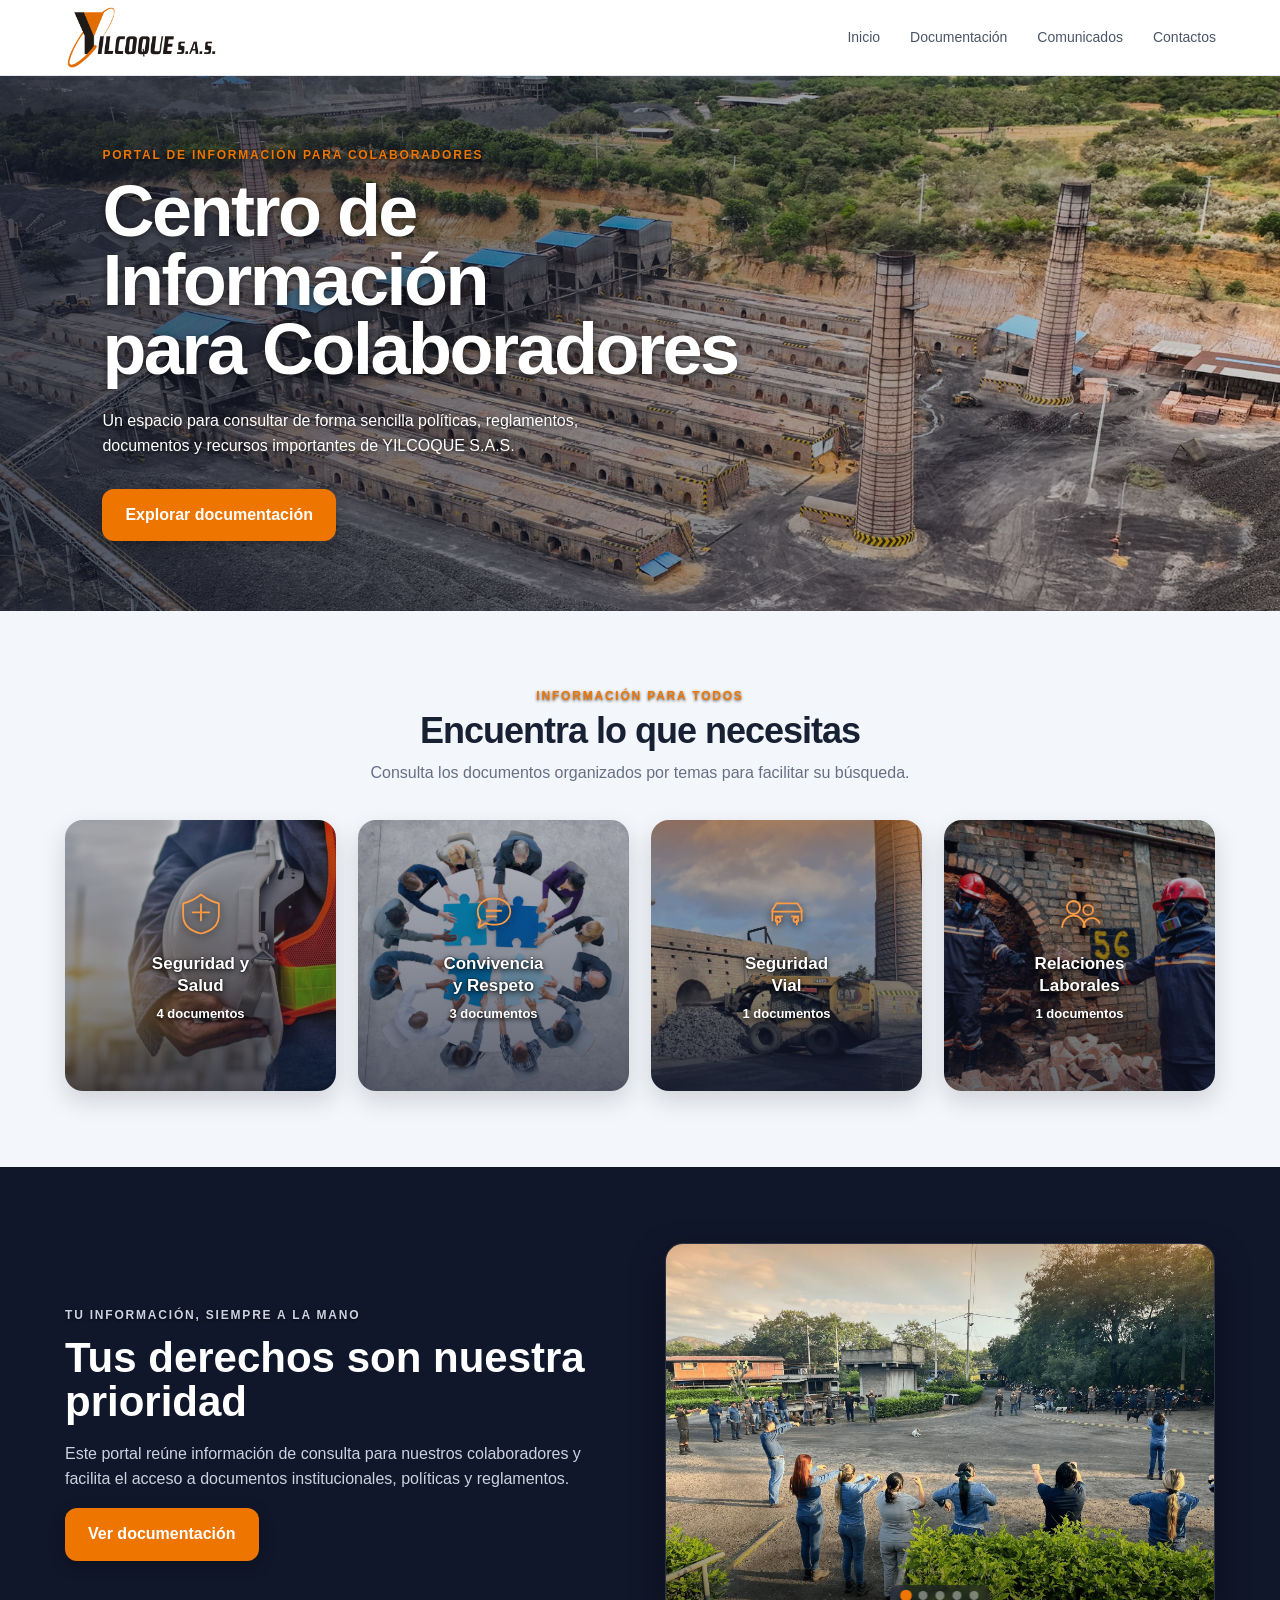
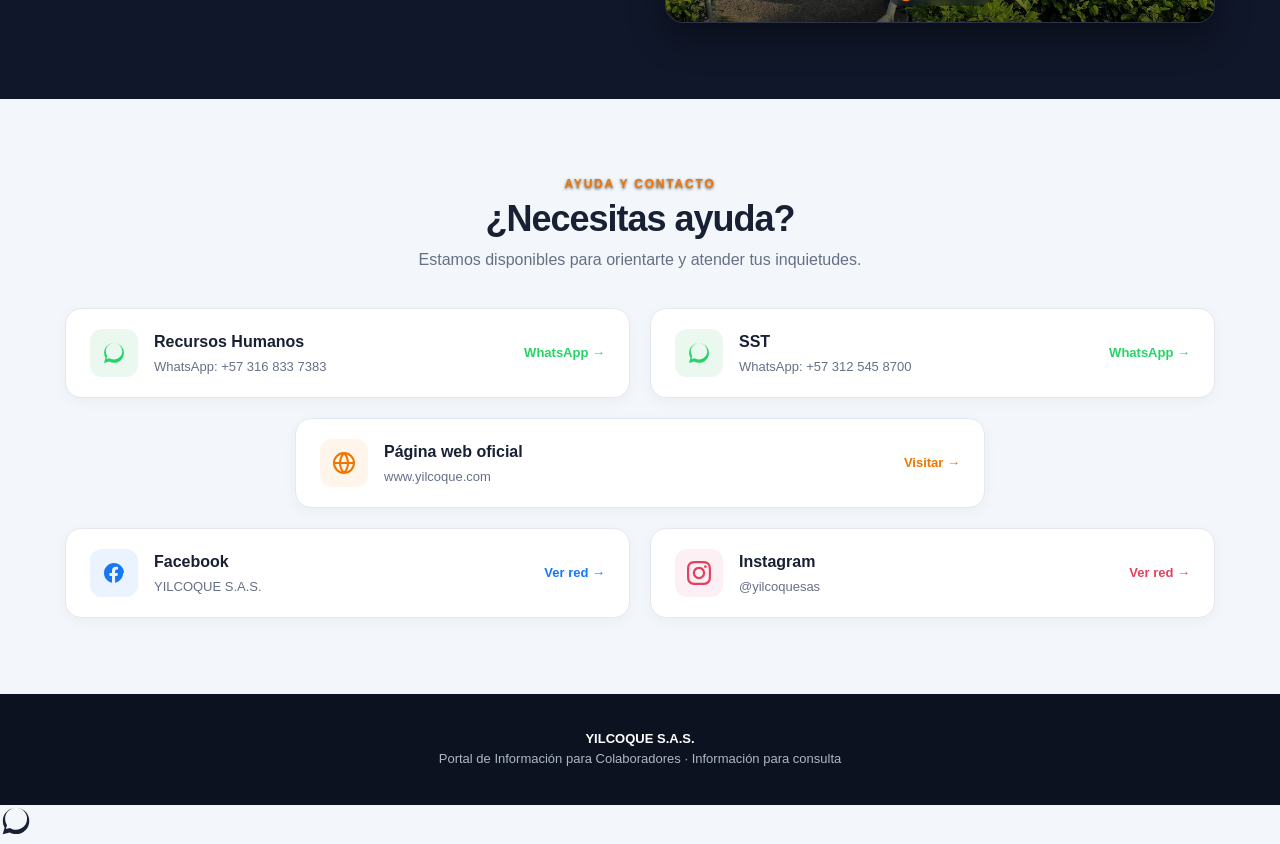
==== commit 63716f83: "Update index.html" ====
--- a/index.html
+++ b/index.html
@@ -153,5 +153,10 @@
 </footer>
 
 <script src="script.js"></script>
-<a class="floating-wa" href="https://wa.me/573168337383" target="_blank" rel="noopener" aria-label="WhatsApp Recursos Humanos">◔</a>
+<!-- Botón flotante oficial de WhatsApp -->
+<a class="floating-wa" href="https://wa.me/573168337383" target="_blank" rel="noopener" aria-label="Contactar por WhatsApp">
+  <svg viewBox="0 0 24 24" width="32" height="32">
+    <path fill="currentColor" d="M12.04 2c-5.46 0-9.91 4.45-9.91 9.91 0 1.75.46 3.45 1.32 4.95L2.05 22l5.25-1.38c1.45.79 3.08 1.21 4.74 1.21 5.46 0 9.91-4.45 9.91-9.91 0-2.65-1.03-5.14-2.9-7.01A9.81 9.81 0 0 0 12.04 2zm.01 16.59c-1.48 0-2.93-.4-4.2-1.15l-.3-.18-3.12.82.83-3.04-.2-.31a8.19 8.19 0 0 1-1.26-4.38c0-4.54 3.7-8.24 8.24-8.24 2.2 0 4.27.86 5.82 2.42a8.18 8.18 0 0 1 2.41 5.83c.02 4.54-3.68 8.23-8.22 8.23z"/>
+  </svg>
+</a>
 </body></html>
--- a/styles.css
+++ b/styles.css
@@ -254,14 +254,97 @@
 /* Actualización visual V4 */
 .svg-icon{width:54px;height:54px;display:flex;align-items:center;justify-content:center;margin-bottom:13px}
 .svg-icon svg{width:52px;height:52px;fill:none;stroke:currentColor;stroke-width:2.2;stroke-linecap:round;stroke-linejoin:round}
-.help-grid{display:grid;grid-template-columns:repeat(2,1fr);gap:16px}
-.help-card{background:#fff;border:1px solid var(--line);border-radius:16px;padding:18px 20px;display:grid;grid-template-columns:48px 1fr auto;gap:14px;align-items:center;box-shadow:0 4px 14px rgba(16,23,42,.04);transition:.2s}
-.help-card:hover{transform:translateY(-2px);box-shadow:var(--shadow)}
-.help-card strong{display:block;font-size:16px}.help-card span{display:block;color:var(--muted);font-size:13px;margin-top:3px}.help-card b{font-size:12px;color:var(--orange);white-space:nowrap}
-.help-icon{width:44px;height:44px;border-radius:12px;background:#fff1e6;color:var(--orange);display:flex;align-items:center;justify-content:center;font-size:23px;font-weight:900}
-.help-icon.whatsapp{background:#eaf8ef;color:#1b9b55}
-.floating-wa{position:fixed;right:22px;bottom:22px;width:58px;height:58px;border-radius:50%;background:#1b9b55;color:#fff;display:flex;align-items:center;justify-content:center;font-size:27px;font-weight:900;box-shadow:0 10px 25px rgba(16,23,42,.22);z-index:60}
-@media(max-width:650px){.help-grid{grid-template-columns:1fr}.help-card{grid-template-columns:44px 1fr}.help-card b{grid-column:2}}
+/* --- SECCIÓN AYUDA Y CONTACTO PROFESIONAL --- */
+.help-grid {
+  display: grid;
+  grid-template-columns: repeat(2, 1fr);
+  gap: 20px;
+}
+
+/* Para que la tarjeta Web quede centrada ocupando 2 columnas en PC si hay un número impar */
+.help-card.web {
+  grid-column: span 2;
+  width: 60%;
+  margin: 0 auto;
+}
+
+.help-card {
+  background: #ffffff;
+  border: 1px solid var(--line, #e4e8ef);
+  border-radius: 16px;
+  padding: 20px 24px;
+  display: flex;
+  align-items: center;
+  gap: 16px;
+  text-decoration: none;
+  box-shadow: 0 4px 14px rgba(16, 23, 42, 0.04);
+  transition: transform 0.25s ease, box-shadow 0.25s ease, border-color 0.25s ease;
+}
+
+.help-card:hover {
+  transform: translateY(-3px);
+  box-shadow: 0 10px 25px rgba(16, 23, 42, 0.1);
+}
+
+/* Iconos contenedores */
+.help-icon {
+  width: 48px;
+  height: 48px;
+  border-radius: 12px;
+  display: flex;
+  align-items: center;
+  justify-content: center;
+  flex-shrink: 0;
+}
+
+.help-icon svg {
+  width: 24px;
+  height: 24px;
+}
+
+/* Estilos por marca/red */
+.help-card.wa .help-icon { background: #eaf8ef; color: #25D366; }
+.help-card.wa:hover { border-color: #25D366; }
+.help-card.wa b { color: #25D366; }
+
+.help-card.web .help-icon { background: #fff5eb; color: var(--orange, #ee7600); }
+.help-card.web:hover { border-color: var(--orange, #ee7600); }
+.help-card.web b { color: var(--orange, #ee7600); }
+
+.help-card.fb .help-icon { background: #ebf3ff; color: #1877F2; }
+.help-card.fb:hover { border-color: #1877F2; }
+.help-card.fb b { color: #1877F2; }
+
+.help-card.ig .help-icon { background: #fdf0f5; color: #E4405F; }
+.help-card.ig:hover { border-color: #E4405F; }
+.help-card.ig b { color: #E4405F; }
+
+/* Textos dentro de la tarjeta */
+.help-card strong {
+  display: block;
+  font-size: 16px;
+  color: var(--text, #182033);
+}
+
+.help-card span {
+  display: block;
+  color: var(--muted, #667085);
+  font-size: 13px;
+  margin-top: 2px;
+}
+
+.help-card b {
+  margin-left: auto;
+  font-size: 13px;
+  font-weight: 800;
+  white-space: nowrap;
+}
+
+/* Adaptación móvil */
+@media(max-width: 768px) {
+  .help-grid { grid-template-columns: 1fr; }
+  .help-card.web { grid-column: span 1; width: 100%; }
+}
 
 /* --- CARRUSEL AUTOMÁTICO EN INFO-SPLIT --- */
 .slider-container {
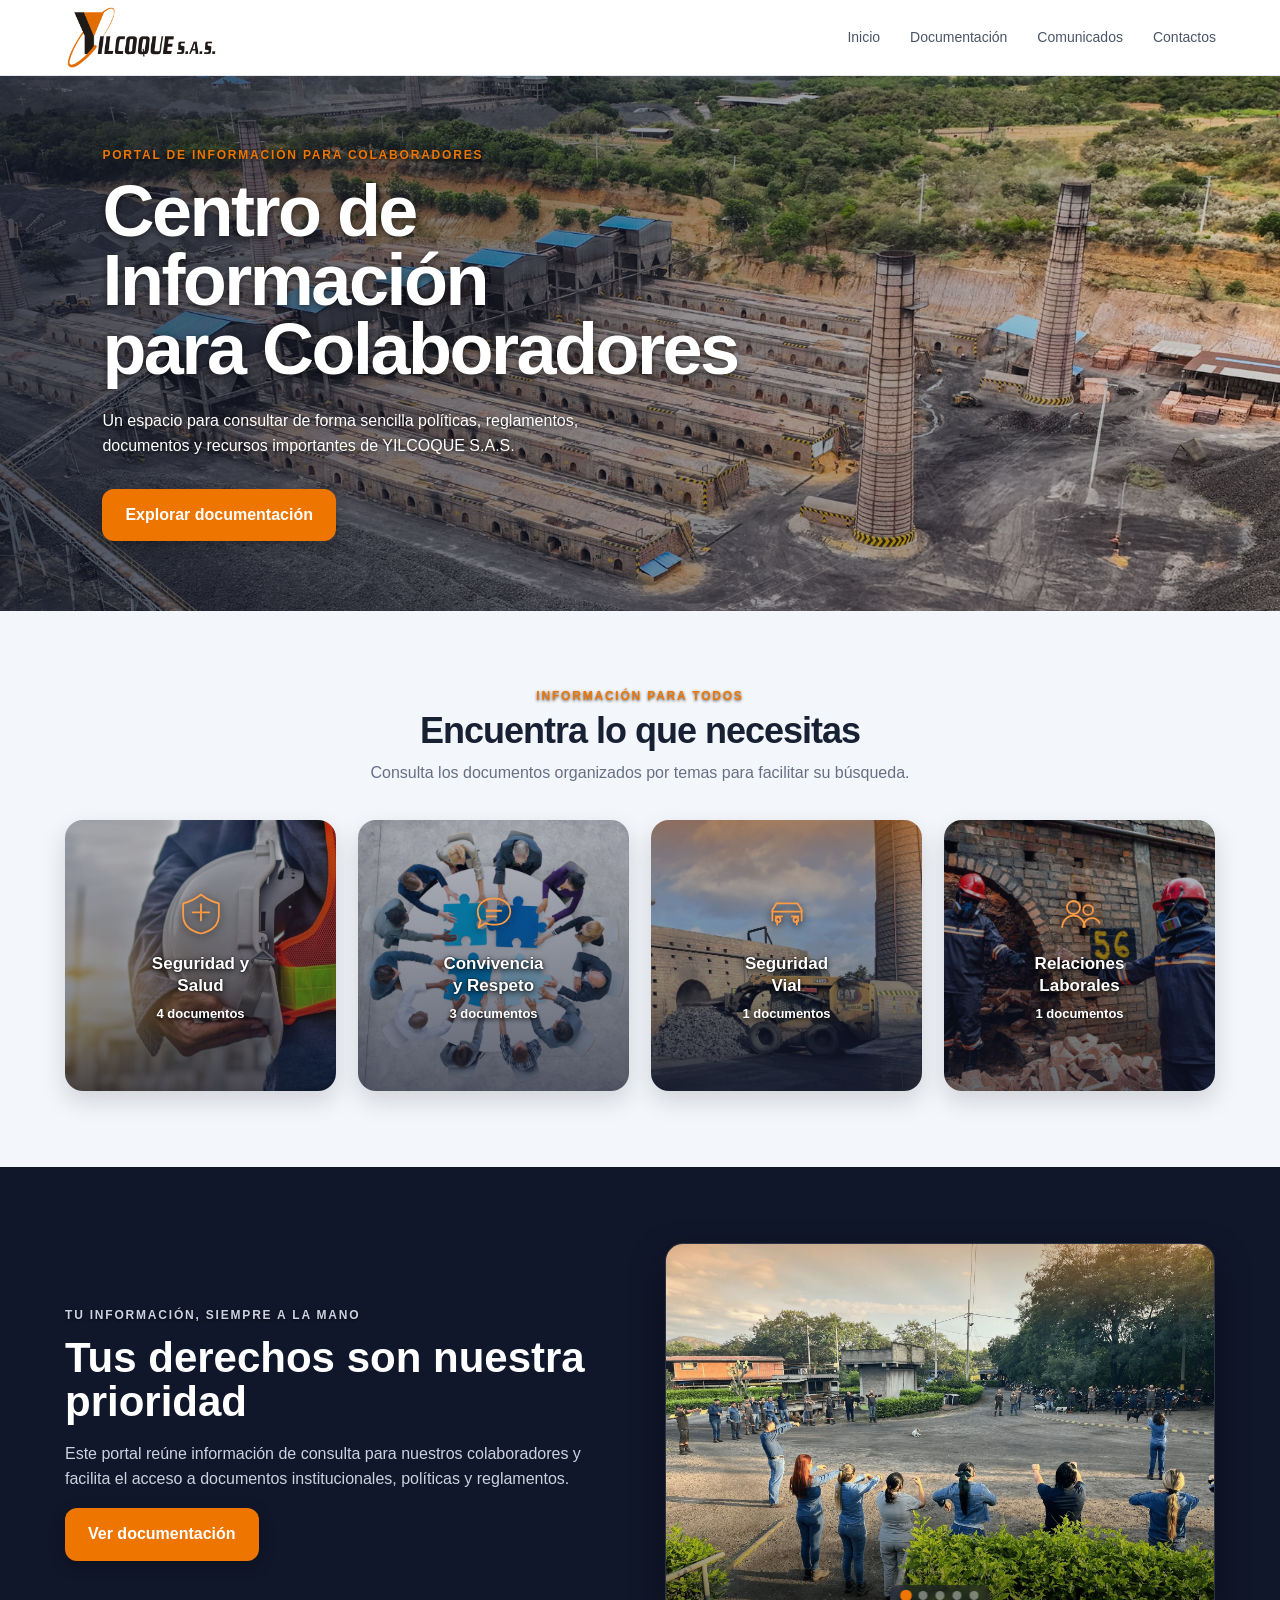
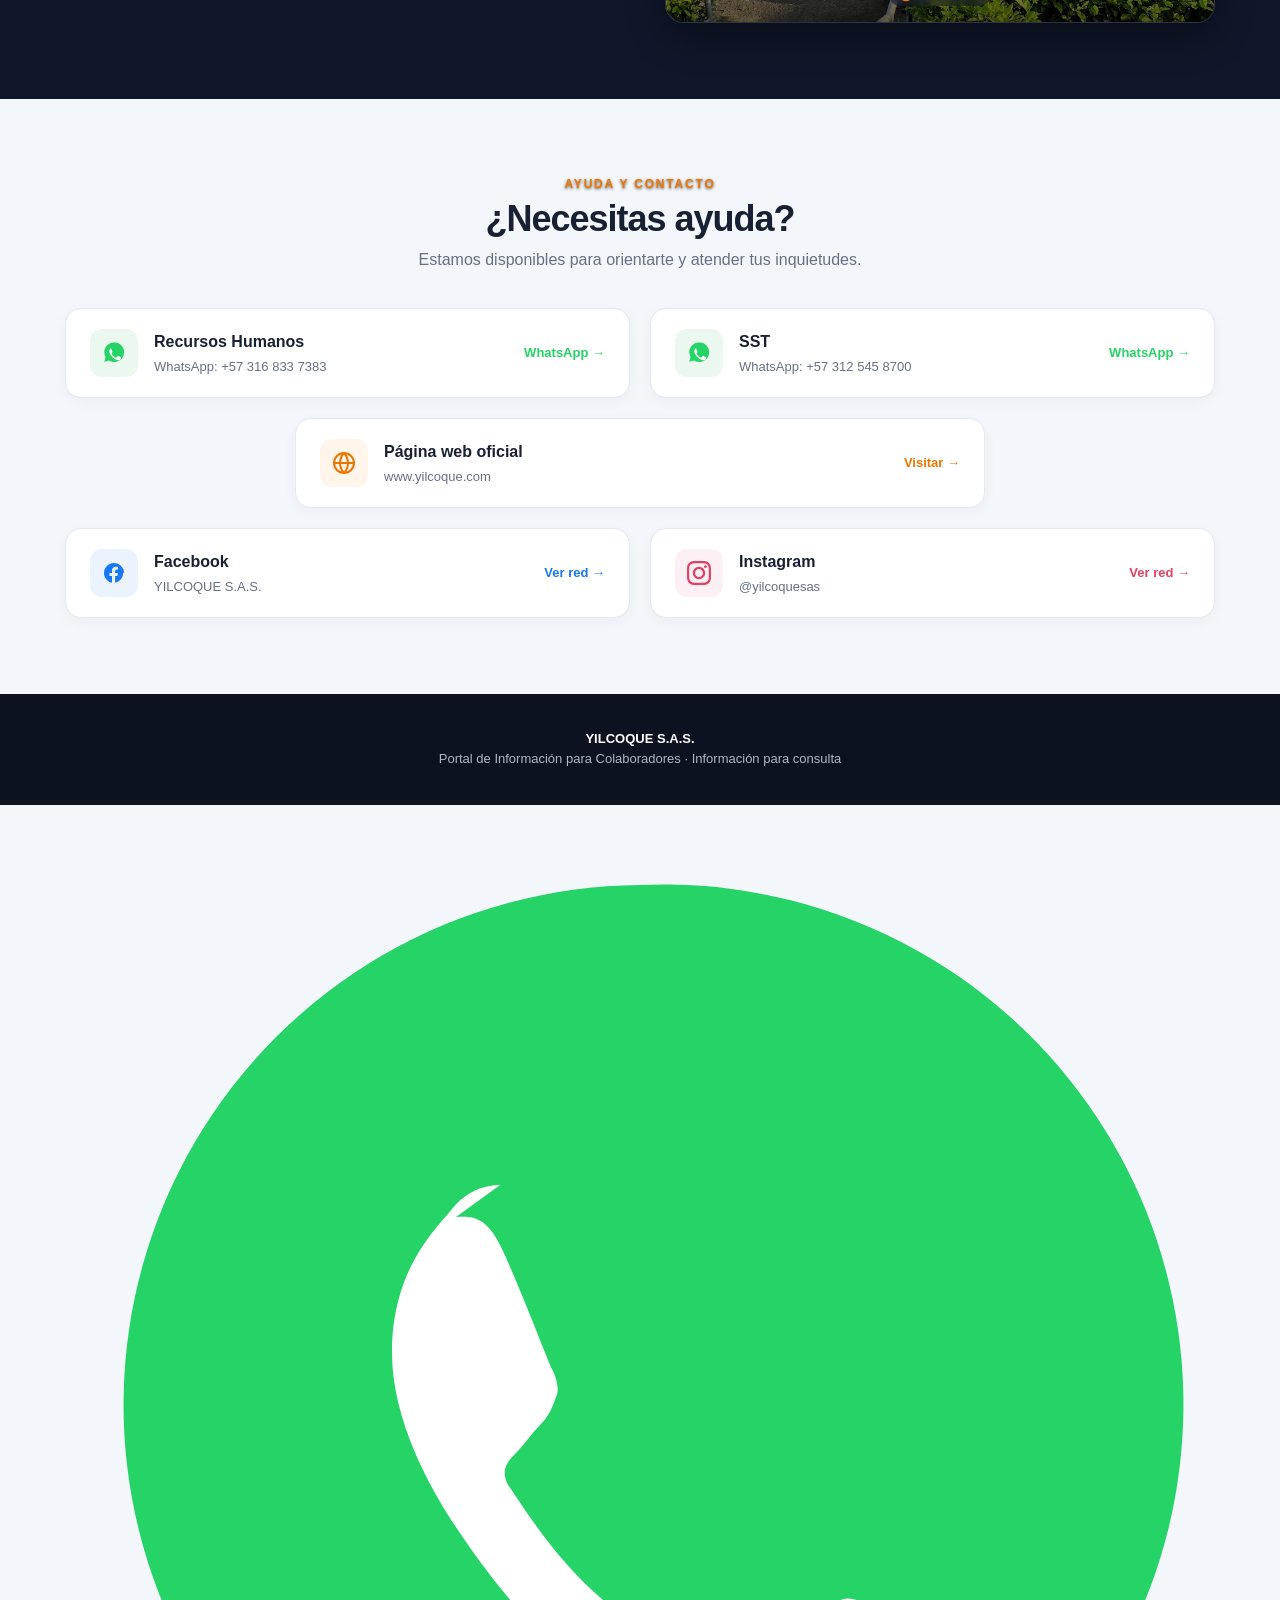
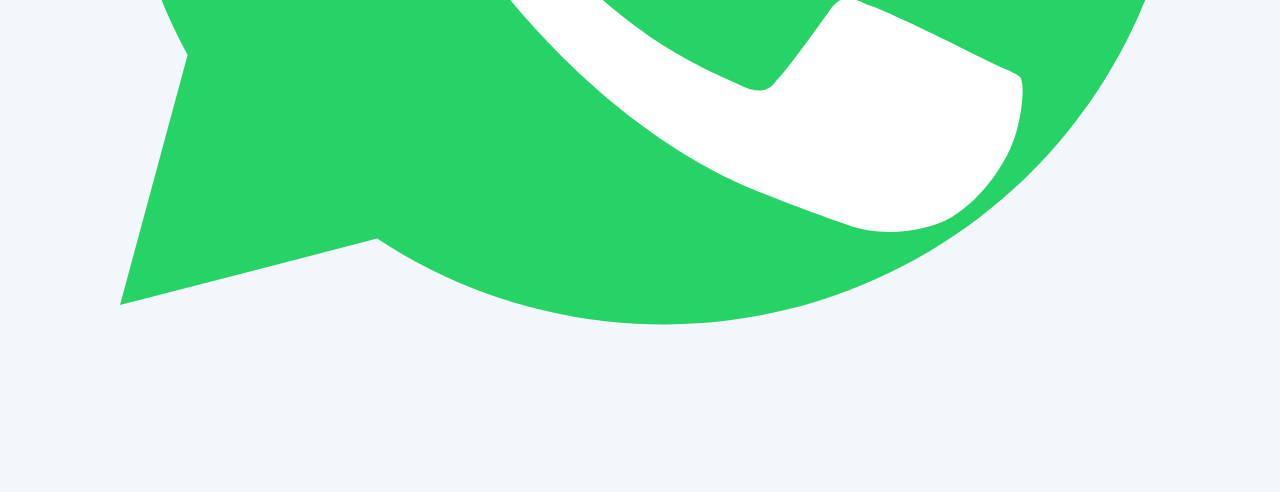
==== commit 398ca4cc: "Update index.html" ====
--- a/index.html
+++ b/index.html
@@ -83,29 +83,35 @@
     </div>
     
     <div class="help-grid">
-      <!-- WhatsApp RRHH -->
-      <a class="help-card wa" href="https://wa.me/573168337383" target="_blank" rel="noopener">
-        <div class="help-icon">
-          <svg viewBox="0 0 24 24"><path fill="currentColor" d="M12.04 2c-5.46 0-9.91 4.45-9.91 9.91 0 1.75.46 3.45 1.32 4.95L2.05 22l5.25-1.38c1.45.79 3.08 1.21 4.74 1.21 5.46 0 9.91-4.45 9.91-9.91 0-2.65-1.03-5.14-2.9-7.01A9.81 9.81 0 0 0 12.04 2zm.01 16.59c-1.48 0-2.93-.4-4.2-1.15l-.3-.18-3.12.82.83-3.04-.2-.31a8.19 8.19 0 0 1-1.26-4.38c0-4.54 3.7-8.24 8.24-8.24 2.2 0 4.27.86 5.82 2.42a8.18 8.18 0 0 1 2.41 5.83c.02 4.54-3.68 8.23-8.22 8.23z"/></svg>
-        </div>
-        <div>
-          <strong>Recursos Humanos</strong>
-          <span>WhatsApp: +57 316 833 7383</span>
-        </div>
-        <b>WhatsApp →</b>
-      </a>
+ <!-- WhatsApp RRHH -->
+<a class="help-card wa" href="https://wa.me/573168337383" target="_blank" rel="noopener">
+  <div class="help-icon">
+    <svg viewBox="0 0 32 32">
+      <path fill="#25D366" d="M16 2A13 13 0 0 0 4.69 21.25L3 27.5l6.43-1.66A13 13 0 1 0 16 2z"/>
+      <path fill="#FFF" d="M12.5 9.5c-.3 0-.8.1-1.2.6s-1.5 1.5-1.5 3.6 1.5 4.2 1.7 4.5c.2.3 3 4.6 7.3 6.4 1 .4 1.8.7 2.4.9.8.3 1.9.2 2.6-.2.8-.5 1.4-1.4 1.6-2.1c.2-.7.2-1.3.1-1.4-.1-.1-.4-.2-.8-.4s-2.6-1.3-3-1.4c-.4-.2-.7-.3-1 .2-.3.4-1 1.4-1.3 1.7-.2.3-.5.3-.9.1-.4-.2-1.8-.7-3.4-2.1-1.3-1.1-2.1-2.5-2.4-2.9-.2-.4 0-.6.2-.8.2-.2.4-.5.6-.7.2-.2.3-.4.4-.7.1-.2 0-.5-.1-.7-.1-.2-.9-2.3-1.3-3.1-.4-.8-.8-.7-1.1-.7z"/>
+    </svg>
+  </div>
+  <div>
+    <strong>Recursos Humanos</strong>
+    <span>WhatsApp: +57 316 833 7383</span>
+  </div>
+  <b>WhatsApp →</b>
+</a>
 
-      <!-- WhatsApp SST -->
-      <a class="help-card wa" href="https://wa.me/573125458700" target="_blank" rel="noopener">
-        <div class="help-icon">
-          <svg viewBox="0 0 24 24"><path fill="currentColor" d="M12.04 2c-5.46 0-9.91 4.45-9.91 9.91 0 1.75.46 3.45 1.32 4.95L2.05 22l5.25-1.38c1.45.79 3.08 1.21 4.74 1.21 5.46 0 9.91-4.45 9.91-9.91 0-2.65-1.03-5.14-2.9-7.01A9.81 9.81 0 0 0 12.04 2zm.01 16.59c-1.48 0-2.93-.4-4.2-1.15l-.3-.18-3.12.82.83-3.04-.2-.31a8.19 8.19 0 0 1-1.26-4.38c0-4.54 3.7-8.24 8.24-8.24 2.2 0 4.27.86 5.82 2.42a8.18 8.18 0 0 1 2.41 5.83c.02 4.54-3.68 8.23-8.22 8.23z"/></svg>
-        </div>
-        <div>
-          <strong>SST</strong>
-          <span>WhatsApp: +57 312 545 8700</span>
-        </div>
-        <b>WhatsApp →</b>
-      </a>
+<!-- WhatsApp SST -->
+<a class="help-card wa" href="https://wa.me/573125458700" target="_blank" rel="noopener">
+  <div class="help-icon">
+    <svg viewBox="0 0 32 32">
+      <path fill="#25D366" d="M16 2A13 13 0 0 0 4.69 21.25L3 27.5l6.43-1.66A13 13 0 1 0 16 2z"/>
+      <path fill="#FFF" d="M12.5 9.5c-.3 0-.8.1-1.2.6s-1.5 1.5-1.5 3.6 1.5 4.2 1.7 4.5c.2.3 3 4.6 7.3 6.4 1 .4 1.8.7 2.4.9.8.3 1.9.2 2.6-.2.8-.5 1.4-1.4 1.6-2.1c.2-.7.2-1.3.1-1.4-.1-.1-.4-.2-.8-.4s-2.6-1.3-3-1.4c-.4-.2-.7-.3-1 .2-.3.4-1 1.4-1.3 1.7-.2.3-.5.3-.9.1-.4-.2-1.8-.7-3.4-2.1-1.3-1.1-2.1-2.5-2.4-2.9-.2-.4 0-.6.2-.8.2-.2.4-.5.6-.7.2-.2.3-.4.4-.7.1-.2 0-.5-.1-.7-.1-.2-.9-2.3-1.3-3.1-.4-.8-.8-.7-1.1-.7z"/>
+    </svg>
+  </div>
+  <div>
+    <strong>SST</strong>
+    <span>WhatsApp: +57 312 545 8700</span>
+  </div>
+  <b>WhatsApp →</b>
+</a>
 
       <!-- Web Oficial -->
       <a class="help-card web" href="https://www.yilcoque.com" target="_blank" rel="noopener">
@@ -155,8 +161,9 @@
 <script src="script.js"></script>
 <!-- Botón flotante oficial de WhatsApp -->
 <a class="floating-wa" href="https://wa.me/573168337383" target="_blank" rel="noopener" aria-label="Contactar por WhatsApp">
-  <svg viewBox="0 0 24 24" width="32" height="32">
-    <path fill="currentColor" d="M12.04 2c-5.46 0-9.91 4.45-9.91 9.91 0 1.75.46 3.45 1.32 4.95L2.05 22l5.25-1.38c1.45.79 3.08 1.21 4.74 1.21 5.46 0 9.91-4.45 9.91-9.91 0-2.65-1.03-5.14-2.9-7.01A9.81 9.81 0 0 0 12.04 2zm.01 16.59c-1.48 0-2.93-.4-4.2-1.15l-.3-.18-3.12.82.83-3.04-.2-.31a8.19 8.19 0 0 1-1.26-4.38c0-4.54 3.7-8.24 8.24-8.24 2.2 0 4.27.86 5.82 2.42a8.18 8.18 0 0 1 2.41 5.83c.02 4.54-3.68 8.23-8.22 8.23z"/>
+  <svg viewBox="0 0 32 32">
+    <path fill="#25D366" d="M16 2A13 13 0 0 0 4.69 21.25L3 27.5l6.43-1.66A13 13 0 1 0 16 2z"/>
+    <path fill="#FFF" d="M12.5 9.5c-.3 0-.8.1-1.2.6s-1.5 1.5-1.5 3.6 1.5 4.2 1.7 4.5c.2.3 3 4.6 7.3 6.4 1 .4 1.8.7 2.4.9.8.3 1.9.2 2.6-.2.8-.5 1.4-1.4 1.6-2.1c.2-.7.2-1.3.1-1.4-.1-.1-.4-.2-.8-.4s-2.6-1.3-3-1.4c-.4-.2-.7-.3-1 .2-.3.4-1 1.4-1.3 1.7-.2.3-.5.3-.9.1-.4-.2-1.8-.7-3.4-2.1-1.3-1.1-2.1-2.5-2.4-2.9-.2-.4 0-.6.2-.8.2-.2.4-.5.6-.7.2-.2.3-.4.4-.7.1-.2 0-.5-.1-.7-.1-.2-.9-2.3-1.3-3.1-.4-.8-.8-.7-1.1-.7z"/>
   </svg>
 </a>
 </body></html>
--- a/styles.css
+++ b/styles.css
@@ -252,8 +252,38 @@
 }
 
 /* Actualización visual V4 */
-.svg-icon{width:54px;height:54px;display:flex;align-items:center;justify-content:center;margin-bottom:13px}
-.svg-icon svg{width:52px;height:52px;fill:none;stroke:currentColor;stroke-width:2.2;stroke-linecap:round;stroke-linejoin:round}
+.svg-icon {
+  width: 54px;
+  height: 54px;
+  display: flex;
+  align-items: center;
+  justify-content: center;
+  margin-bottom: 13px;
+}
+
+/* Aplica solo a los iconos vectoriales de líneas (Categorías), no a las redes sociales */
+.svg-icon svg {
+  width: 52px;
+  height: 52px;
+  fill: none;
+  stroke: currentColor;
+  stroke-width: 2.2;
+  stroke-linecap: round;
+  stroke-linejoin: round;
+}
+
+/* --- REGLAS DE CORRECCIÓN PARA ICONOS DE REDES Y WHATSAPP --- */
+.help-icon svg,
+.floating-wa svg {
+  stroke: none !important; /* Desactiva el borde general */
+  fill: currentColor !important; /* Fuerza el relleno oficial */
+}
+
+/* Excepción para el icono de la Web oficial que sí usa líneas */
+.help-card.web .help-icon svg {
+  fill: none !important;
+  stroke: currentColor !important;
+}
 /* --- SECCIÓN AYUDA Y CONTACTO PROFESIONAL --- */
 .help-grid {
   display: grid;
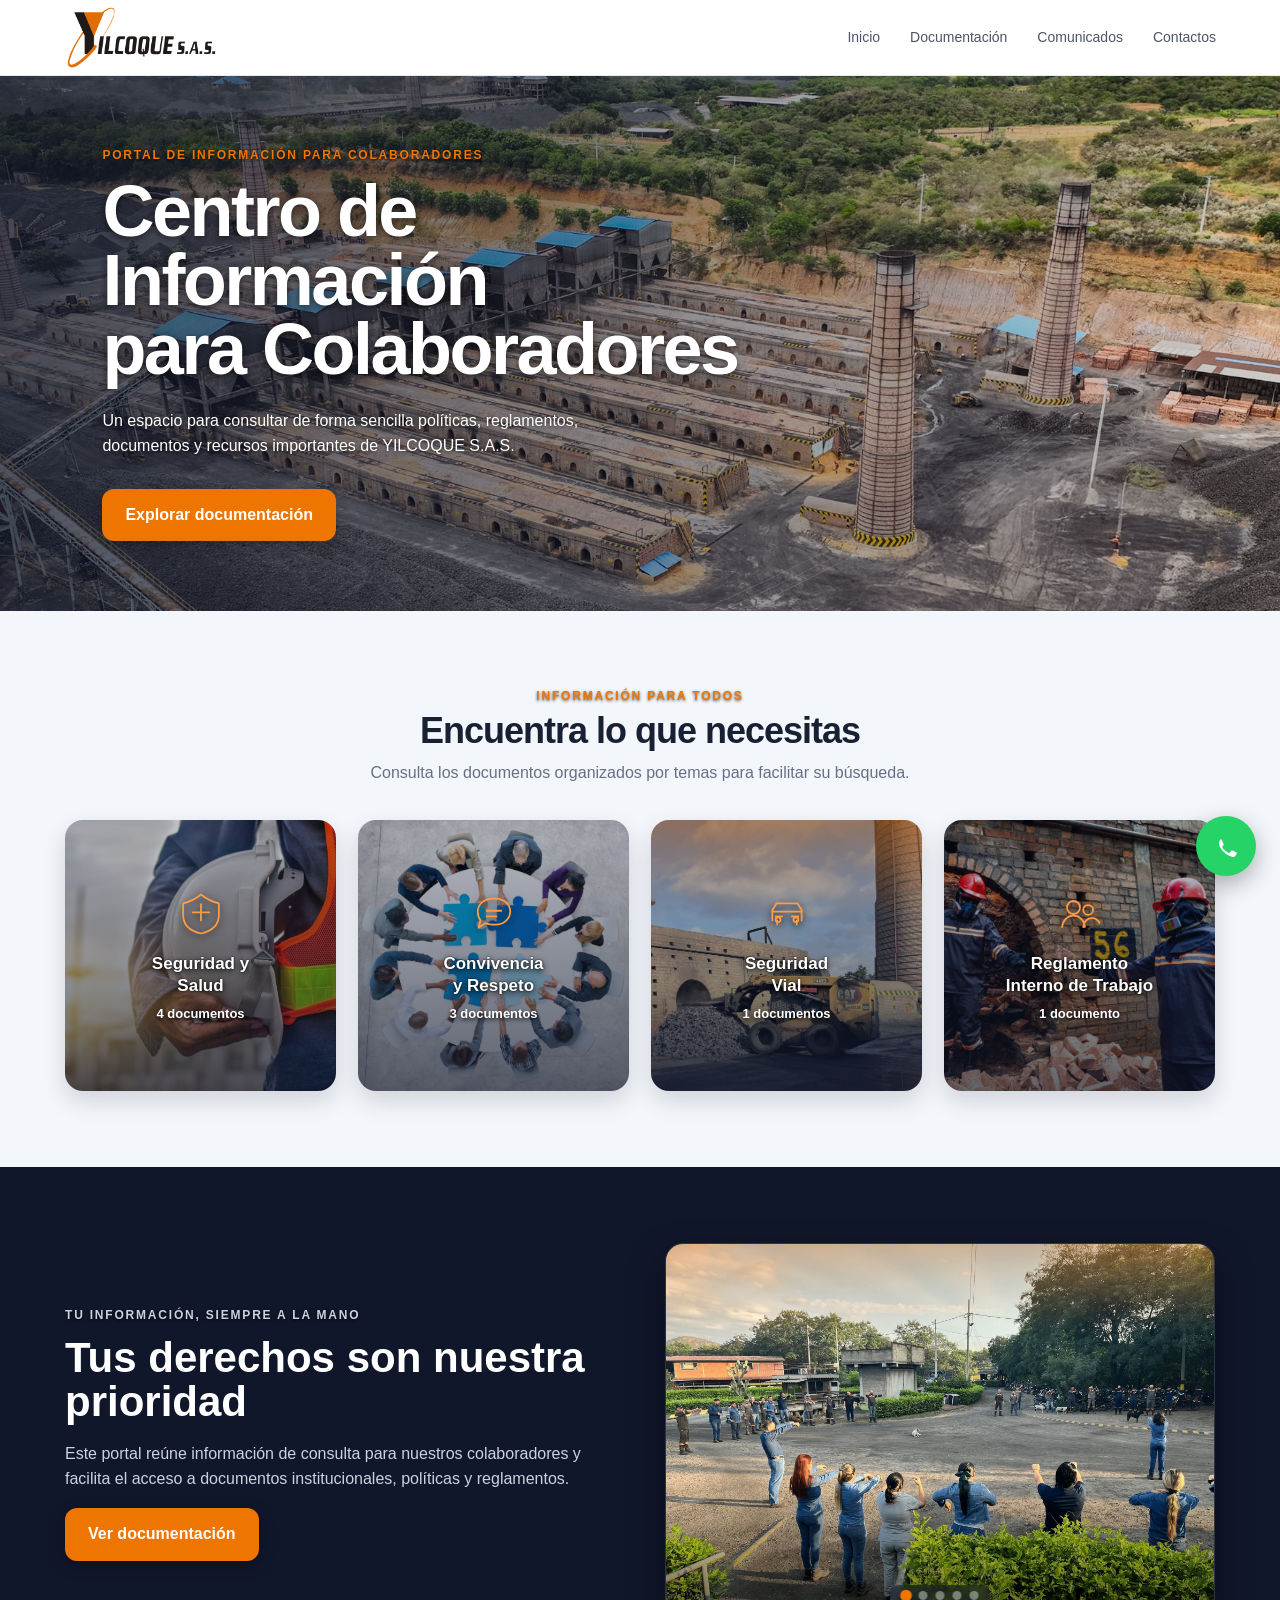
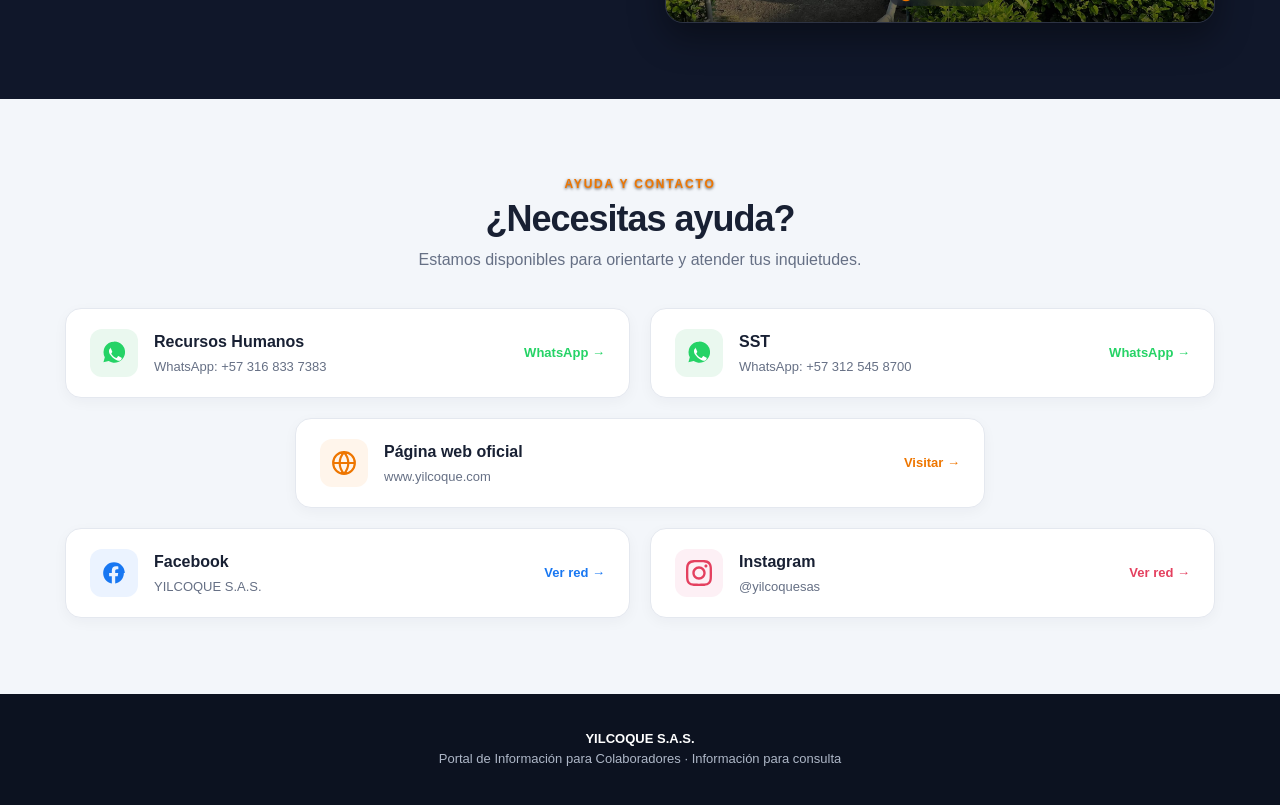
==== commit 5f44fec9: "Update index.html" ====
--- a/index.html
+++ b/index.html
@@ -42,7 +42,13 @@
    <a class="category-card" href="seguridad-salud.html"><span class="icon svg-icon"><svg viewBox="0 0 64 64"><path d="M32 8c10 8 18 10 22 11v14c0 12-8 20-22 23C18 53 10 45 10 33V19c4-1 12-3 22-11Z"/><path d="M32 20v20M22 30h20"/></svg></span><strong>Seguridad y<br>Salud</strong><small>4 documentos</small></a>
    <a class="category-card" href="convivencia-respeto.html"><span class="icon svg-icon"><svg viewBox="0 0 64 64"><path d="M12 29c0-9 8-16 18-16h4c10 0 18 7 18 16s-8 16-18 16h-4c-3 0-6-.5-9-1.7L13 49l2.4-9.1C13.2 37 12 33.3 12 29Z"/><path d="M23 28h18M23 35h12"/></svg></span><strong>Convivencia<br>y Respeto</strong><small>3 documentos</small></a>
    <a class="category-card" href="seguridad-vial.html"><span class="icon svg-icon"><svg viewBox="0 0 64 64"><path d="M14 40V27l5-8h26l5 8v13"/><path d="M14 29h36M20 40v5M44 40v5M18 35h8M38 35h8"/><circle cx="21" cy="39" r="3"/><circle cx="43" cy="39" r="3"/></svg></span><strong>Seguridad<br>Vial</strong><small>1 documentos</small></a>
-   <a class="category-card" href="relaciones-laborales.html"><span class="icon svg-icon"><svg viewBox="0 0 64 64"><circle cx="24" cy="24" r="8"/><circle cx="42" cy="27" r="6"/><path d="M10 48c1-9 7-14 14-14s13 5 14 14M36 48c1-7 5-11 11-11 4 0 7 2 9 6"/></svg></span><strong>Relaciones<br>Laborales</strong><small>1 documentos</small></a>
+   <a class="category-card" href="reglamento-interno.html">
+  <span class="icon svg-icon">
+    <svg viewBox="0 0 64 64"><circle cx="24" cy="24" r="8"/><circle cx="42" cy="27" r="6"/><path d="M10 48c1-9 7-14 14-14s13 5 14 14M36 48c1-7 5-11 11-11 4 0 7 2 9 6"/></svg>
+  </span>
+  <strong>Reglamento<br>Interno de Trabajo</strong>
+  <small>1 documento</small>
+</a>
   </div>
  </div>
 </section>
--- a/styles.css
+++ b/styles.css
@@ -291,7 +291,7 @@
   gap: 20px;
 }
 
-/* Para que la tarjeta Web quede centrada ocupando 2 columnas en PC si hay un número impar */
+/* Tarjeta Web centrada ocupando 2 columnas */
 .help-card.web {
   grid-column: span 2;
   width: 60%;
@@ -316,7 +316,7 @@
   box-shadow: 0 10px 25px rgba(16, 23, 42, 0.1);
 }
 
-/* Iconos contenedores */
+/* Iconos contenedores de tarjetas */
 .help-icon {
   width: 48px;
   height: 48px;
@@ -328,8 +328,9 @@
 }
 
 .help-icon svg {
-  width: 24px;
-  height: 24px;
+  width: 26px !important;
+  height: 26px !important;
+  display: block;
 }
 
 /* Estilos por marca/red */
@@ -380,7 +381,7 @@
 .slider-container {
   position: relative;
   width: 100%;
-  height: 380px; /* Altura fija para que la sección no salte */
+  height: 380px;
   border-radius: 18px;
   overflow: hidden;
   box-shadow: 0 14px 35px rgba(0, 0, 0, 0.4);
@@ -401,7 +402,7 @@
   height: 100%;
   object-fit: cover;
   opacity: 0;
-  transform: scale(1.05); /* Efecto suave de zoom */
+  transform: scale(1.05);
   transition: opacity 1s ease-in-out, transform 1.2s ease-out;
 }
 
@@ -410,7 +411,6 @@
   transform: scale(1);
 }
 
-/* Indicadores de puntos */
 .slider-dots {
   position: absolute;
   bottom: 16px;
@@ -435,6 +435,35 @@
 }
 
 .dot.active {
-  background: #ee7600; /* Naranja Yilcoque */
+  background: #ee7600;
   transform: scale(1.3);
 }
+
+/* --- BOTÓN FLOTANTE OFICIAL WHATSAPP --- */
+a.floating-wa {
+  position: fixed !important;
+  right: 24px !important;
+  bottom: 24px !important;
+  width: 60px !important;
+  height: 60px !important;
+  border-radius: 50% !important;
+  background-color: #25D366 !important;
+  display: flex !important;
+  align-items: center !important;
+  justify-content: center !important;
+  box-shadow: 0 8px 24px rgba(0, 0, 0, 0.3) !important;
+  z-index: 99999 !important;
+  text-decoration: none !important;
+  transition: transform 0.25s ease !important;
+}
+
+a.floating-wa:hover {
+  transform: scale(1.1) !important;
+}
+
+a.floating-wa svg {
+  width: 36px !important;
+  height: 36px !important;
+  display: block !important;
+  stroke: none !important;
+}
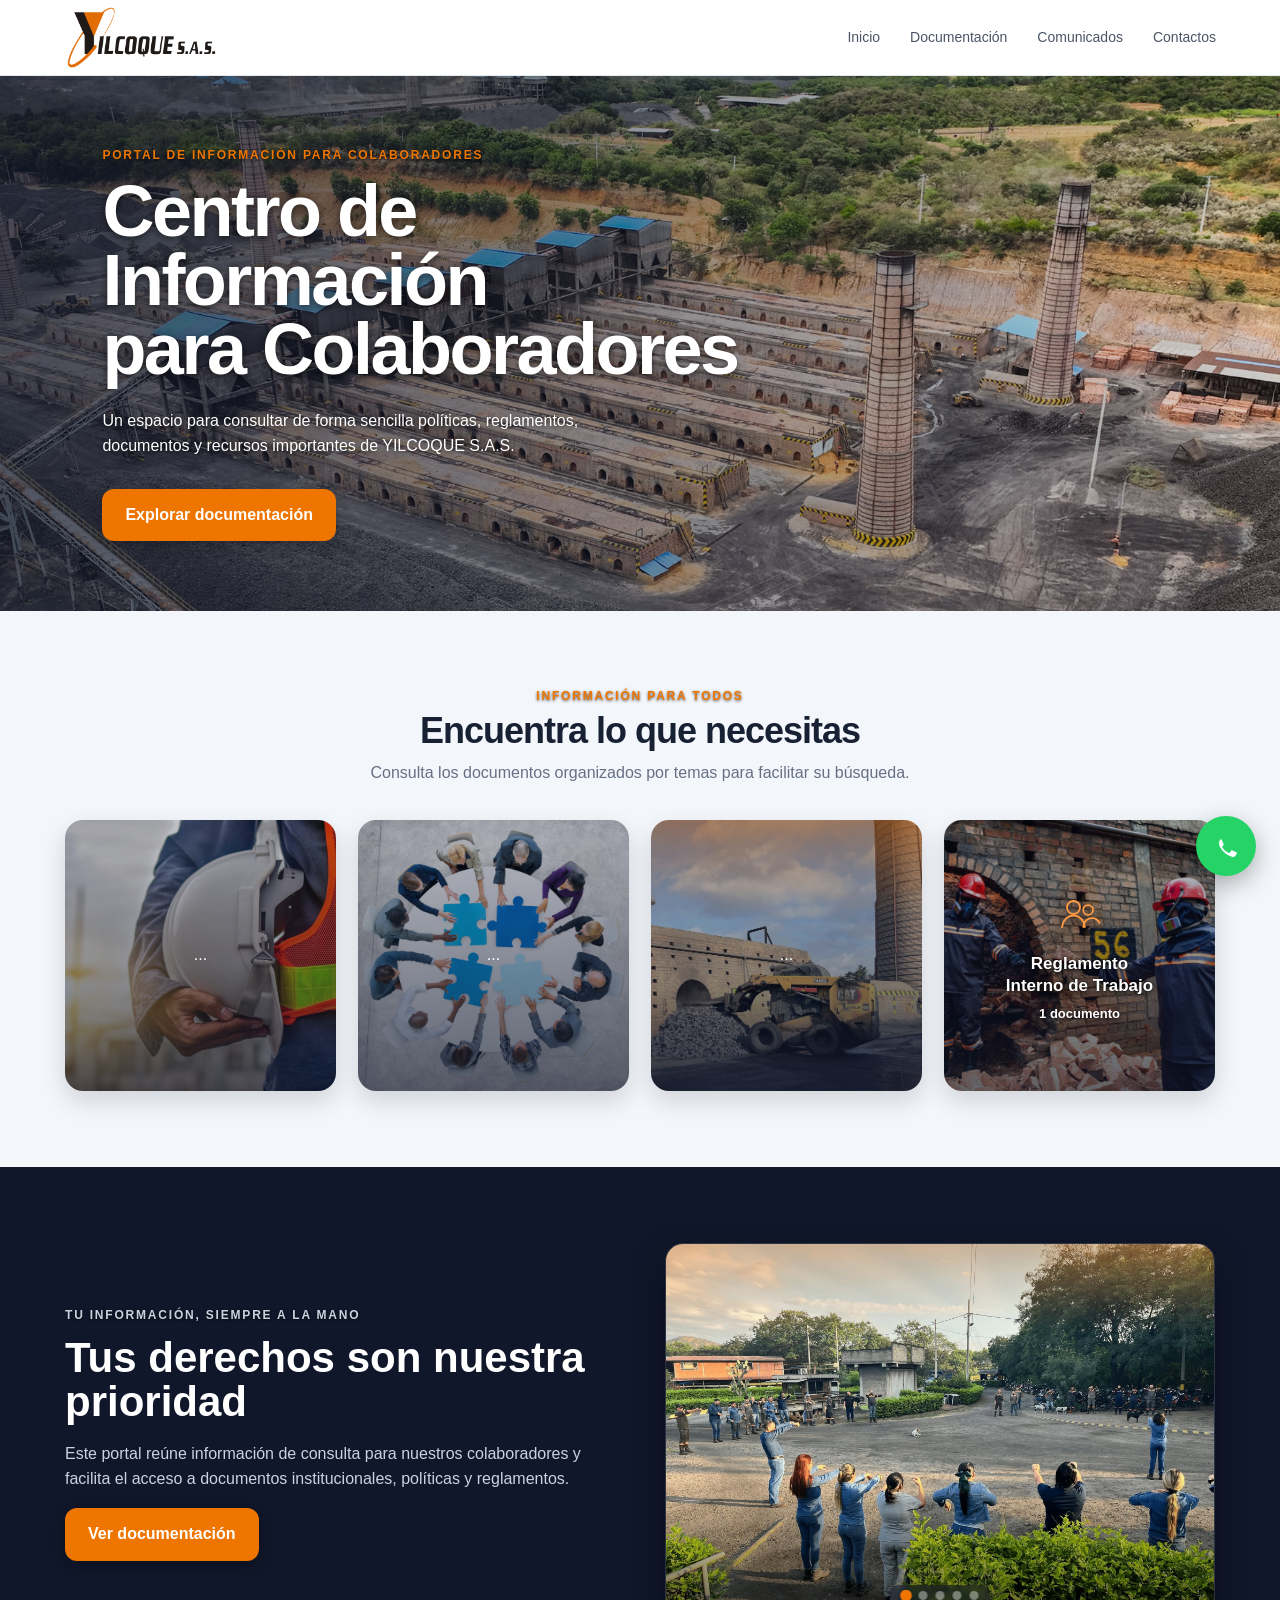
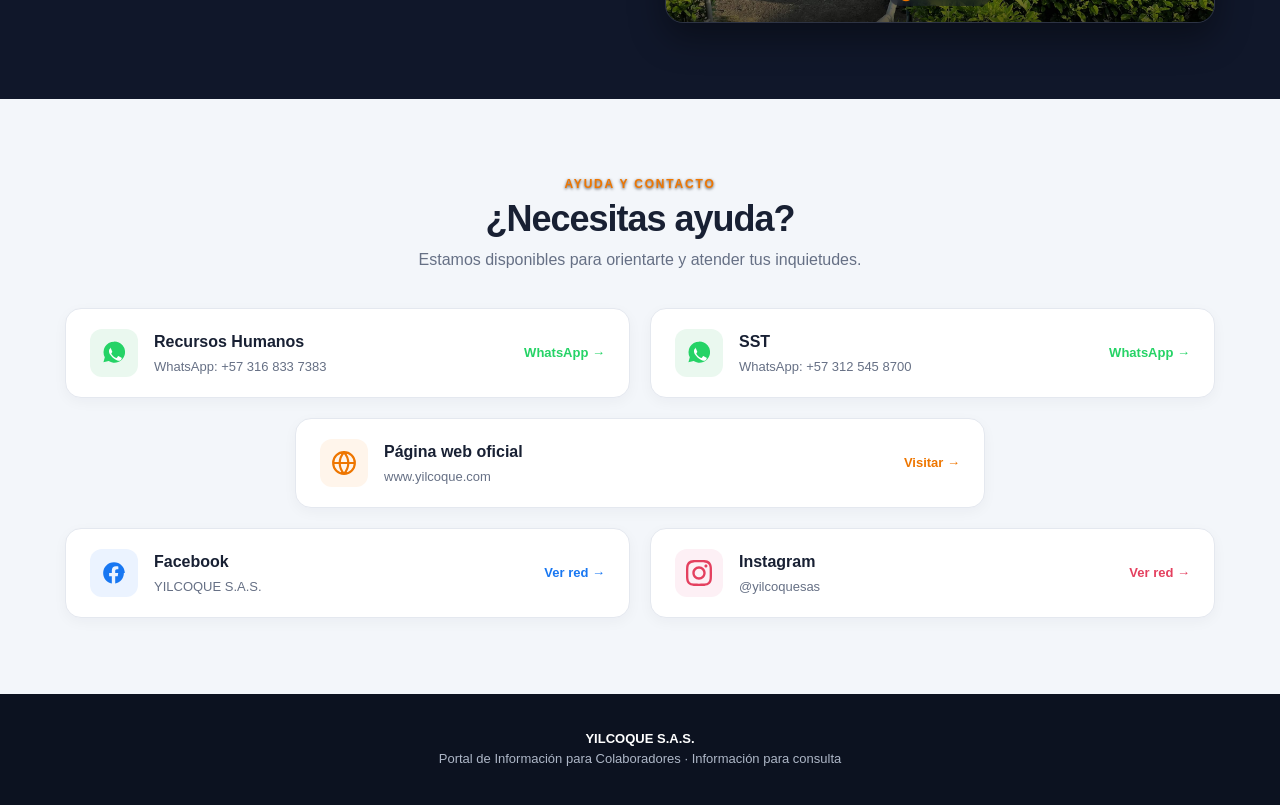
==== commit afc7867b: "Update index.html" ====
--- a/index.html
+++ b/index.html
@@ -38,19 +38,25 @@
    <h2>Encuentra lo que necesitas</h2>
    <p>Consulta los documentos organizados por temas para facilitar su búsqueda.</p>
   </div>
-  <div class="category-grid">
-   <a class="category-card" href="seguridad-salud.html"><span class="icon svg-icon"><svg viewBox="0 0 64 64"><path d="M32 8c10 8 18 10 22 11v14c0 12-8 20-22 23C18 53 10 45 10 33V19c4-1 12-3 22-11Z"/><path d="M32 20v20M22 30h20"/></svg></span><strong>Seguridad y<br>Salud</strong><small>4 documentos</small></a>
-   <a class="category-card" href="convivencia-respeto.html"><span class="icon svg-icon"><svg viewBox="0 0 64 64"><path d="M12 29c0-9 8-16 18-16h4c10 0 18 7 18 16s-8 16-18 16h-4c-3 0-6-.5-9-1.7L13 49l2.4-9.1C13.2 37 12 33.3 12 29Z"/><path d="M23 28h18M23 35h12"/></svg></span><strong>Convivencia<br>y Respeto</strong><small>3 documentos</small></a>
-   <a class="category-card" href="seguridad-vial.html"><span class="icon svg-icon"><svg viewBox="0 0 64 64"><path d="M14 40V27l5-8h26l5 8v13"/><path d="M14 29h36M20 40v5M44 40v5M18 35h8M38 35h8"/><circle cx="21" cy="39" r="3"/><circle cx="43" cy="39" r="3"/></svg></span><strong>Seguridad<br>Vial</strong><small>1 documentos</small></a>
-   <a class="category-card" href="reglamento-interno.html">
-  <span class="icon svg-icon">
-    <svg viewBox="0 0 64 64"><circle cx="24" cy="24" r="8"/><circle cx="42" cy="27" r="6"/><path d="M10 48c1-9 7-14 14-14s13 5 14 14M36 48c1-7 5-11 11-11 4 0 7 2 9 6"/></svg>
-  </span>
-  <strong>Reglamento<br>Interno de Trabajo</strong>
-  <small>1 documento</small>
-</a>
-  </div>
- </div>
+<div class="category-grid">
+  <!-- 1. Seguridad y Salud -->
+  <a class="category-card" href="seguridad-salud.html">...</a>
+
+  <!-- 2. Convivencia y Respeto -->
+  <a class="category-card" href="convivencia-respeto.html">...</a>
+
+  <!-- 3. Seguridad Vial -->
+  <a class="category-card" href="seguridad-vial.html">...</a>
+
+  <!-- 4. REGLAMENTO INTERNO DE TRABAJO (REEMPLAZAR AQUÍ) -->
+  <a class="category-card" href="reglamento-interno.html">
+    <span class="icon svg-icon">
+      <svg viewBox="0 0 64 64"><circle cx="24" cy="24" r="8"/><circle cx="42" cy="27" r="6"/><path d="M10 48c1-9 7-14 14-14s13 5 14 14M36 48c1-7 5-11 11-11 4 0 7 2 9 6"/></svg>
+    </span>
+    <strong>Reglamento<br>Interno de Trabajo</strong>
+    <small>1 documento</small>
+  </a>
+</div>
 </section>
 
 <section class="section section-dark" id="comunicados">
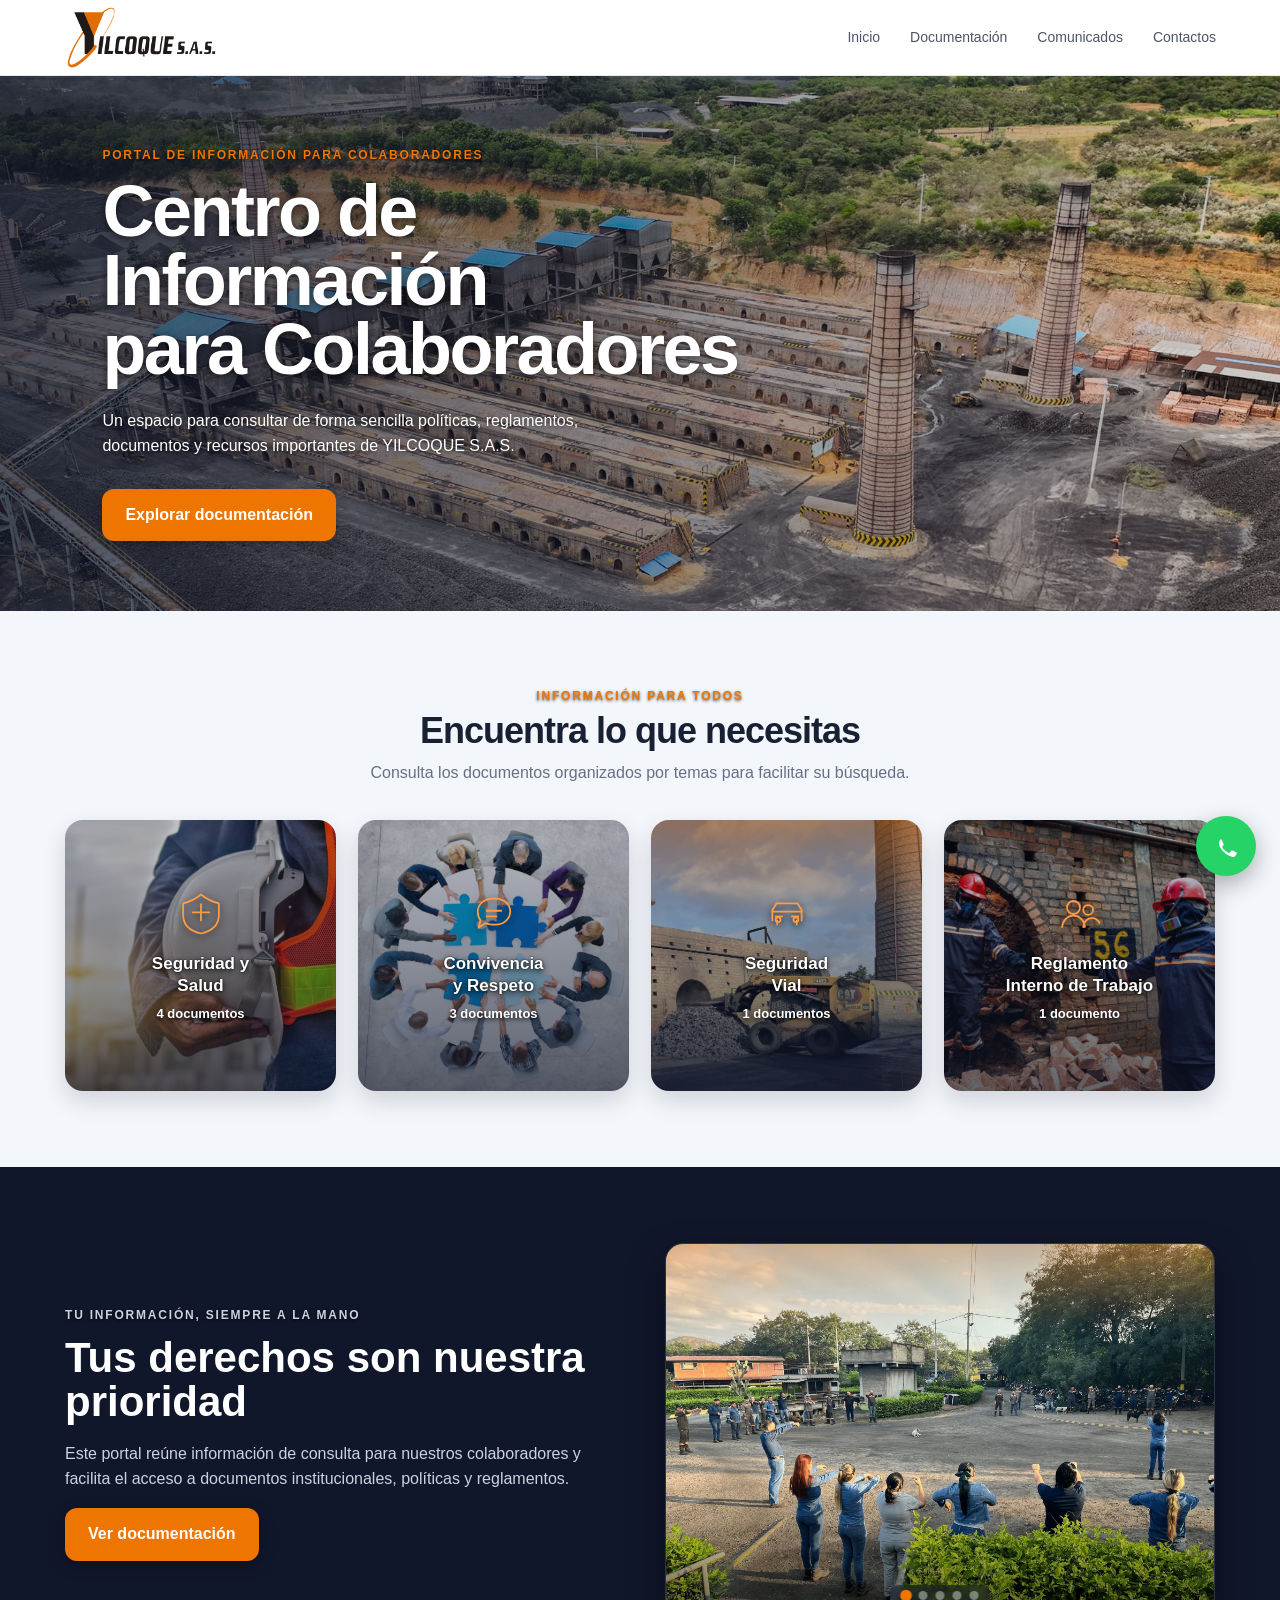
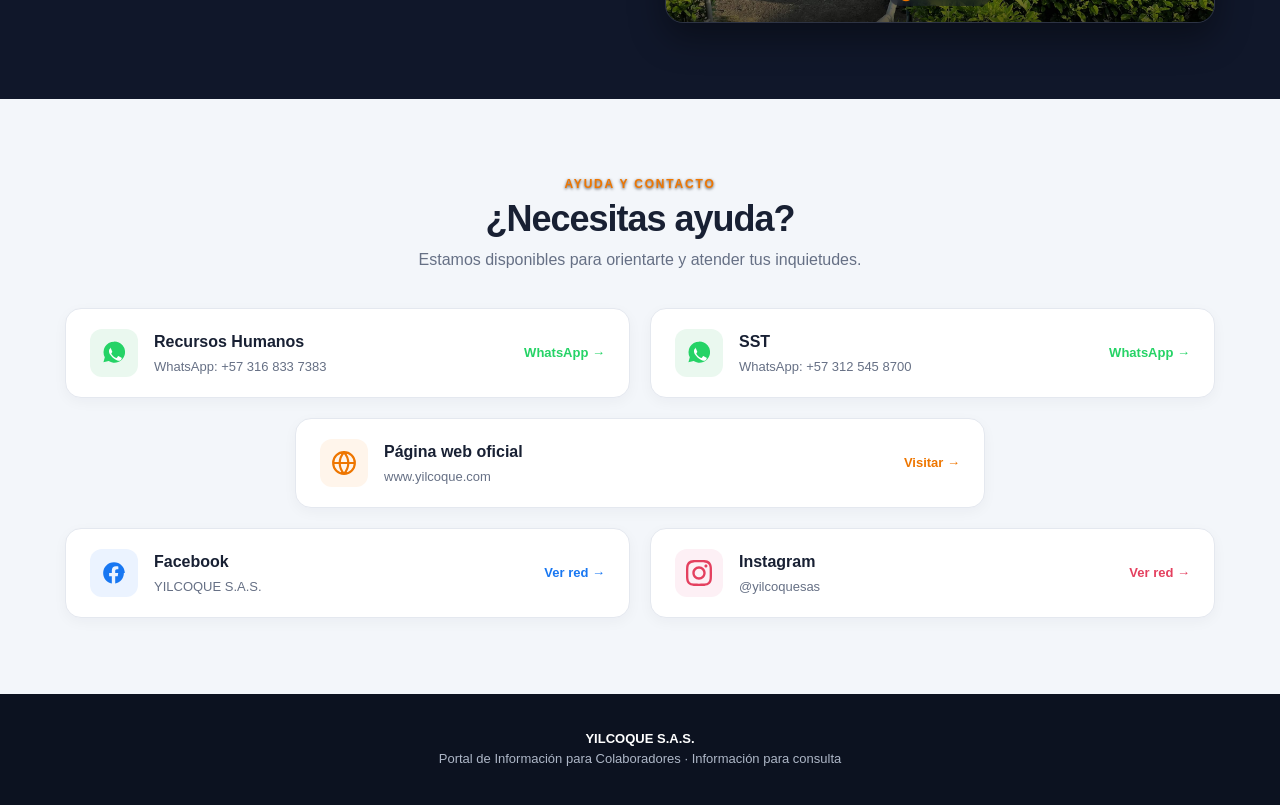
==== commit dcefa5f0: "Update index.html" ====
--- a/index.html
+++ b/index.html
@@ -38,25 +38,19 @@
    <h2>Encuentra lo que necesitas</h2>
    <p>Consulta los documentos organizados por temas para facilitar su búsqueda.</p>
   </div>
-<div class="category-grid">
-  <!-- 1. Seguridad y Salud -->
-  <a class="category-card" href="seguridad-salud.html">...</a>
-
-  <!-- 2. Convivencia y Respeto -->
-  <a class="category-card" href="convivencia-respeto.html">...</a>
-
-  <!-- 3. Seguridad Vial -->
-  <a class="category-card" href="seguridad-vial.html">...</a>
-
-  <!-- 4. REGLAMENTO INTERNO DE TRABAJO (REEMPLAZAR AQUÍ) -->
-  <a class="category-card" href="reglamento-interno.html">
-    <span class="icon svg-icon">
-      <svg viewBox="0 0 64 64"><circle cx="24" cy="24" r="8"/><circle cx="42" cy="27" r="6"/><path d="M10 48c1-9 7-14 14-14s13 5 14 14M36 48c1-7 5-11 11-11 4 0 7 2 9 6"/></svg>
-    </span>
-    <strong>Reglamento<br>Interno de Trabajo</strong>
-    <small>1 documento</small>
-  </a>
-</div>
+  <div class="category-grid">
+   <a class="category-card" href="seguridad-salud.html"><span class="icon svg-icon"><svg viewBox="0 0 64 64"><path d="M32 8c10 8 18 10 22 11v14c0 12-8 20-22 23C18 53 10 45 10 33V19c4-1 12-3 22-11Z"/><path d="M32 20v20M22 30h20"/></svg></span><strong>Seguridad y<br>Salud</strong><small>4 documentos</small></a>
+   <a class="category-card" href="convivencia-respeto.html"><span class="icon svg-icon"><svg viewBox="0 0 64 64"><path d="M12 29c0-9 8-16 18-16h4c10 0 18 7 18 16s-8 16-18 16h-4c-3 0-6-.5-9-1.7L13 49l2.4-9.1C13.2 37 12 33.3 12 29Z"/><path d="M23 28h18M23 35h12"/></svg></span><strong>Convivencia<br>y Respeto</strong><small>3 documentos</small></a>
+   <a class="category-card" href="seguridad-vial.html"><span class="icon svg-icon"><svg viewBox="0 0 64 64"><path d="M14 40V27l5-8h26l5 8v13"/><path d="M14 29h36M20 40v5M44 40v5M18 35h8M38 35h8"/><circle cx="21" cy="39" r="3"/><circle cx="43" cy="39" r="3"/></svg></span><strong>Seguridad<br>Vial</strong><small>1 documentos</small></a>
+   <a class="category-card" href="reglamento-interno.html">
+  <span class="icon svg-icon">
+    <svg viewBox="0 0 64 64"><circle cx="24" cy="24" r="8"/><circle cx="42" cy="27" r="6"/><path d="M10 48c1-9 7-14 14-14s13 5 14 14M36 48c1-7 5-11 11-11 4 0 7 2 9 6"/></svg>
+  </span>
+  <strong>Reglamento<br>Interno de Trabajo</strong>
+  <small>1 documento</small>
+</a>
+  </div>
+ </div>
 </section>
 
 <section class="section section-dark" id="comunicados">
